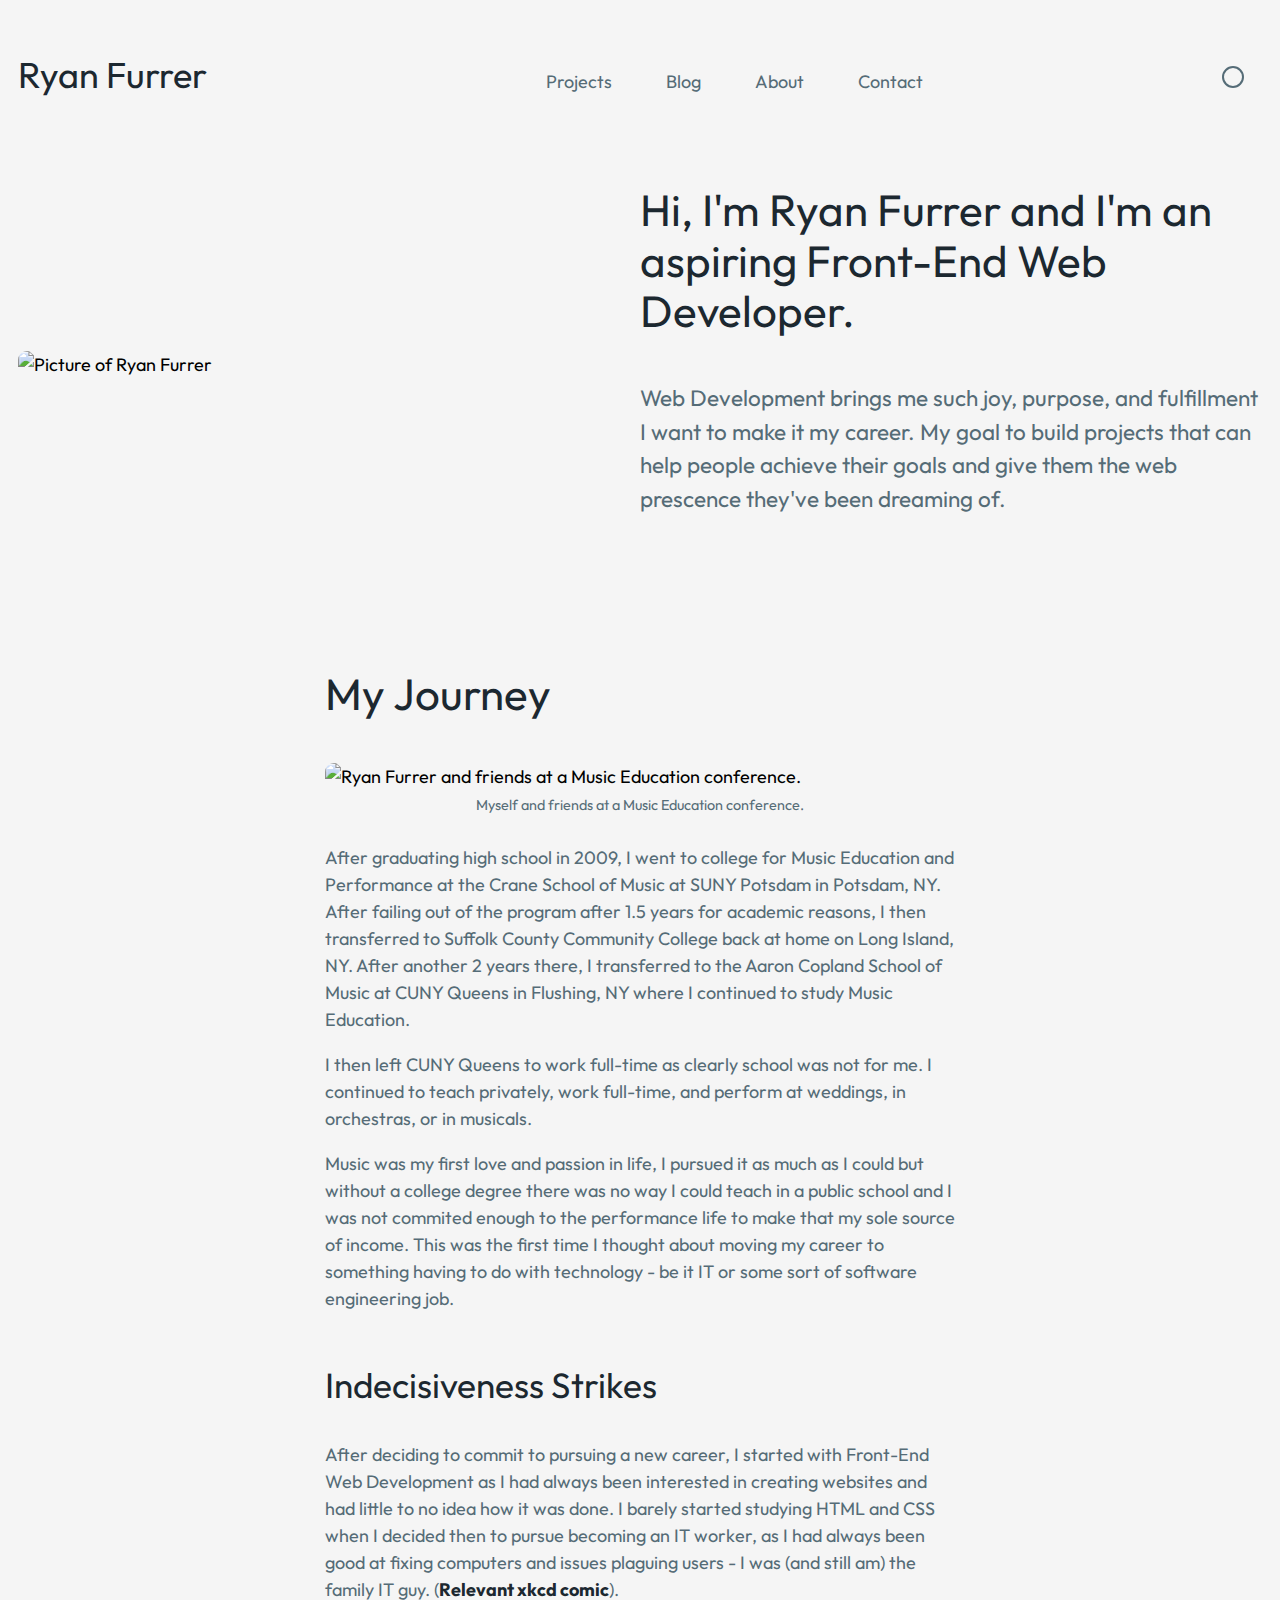
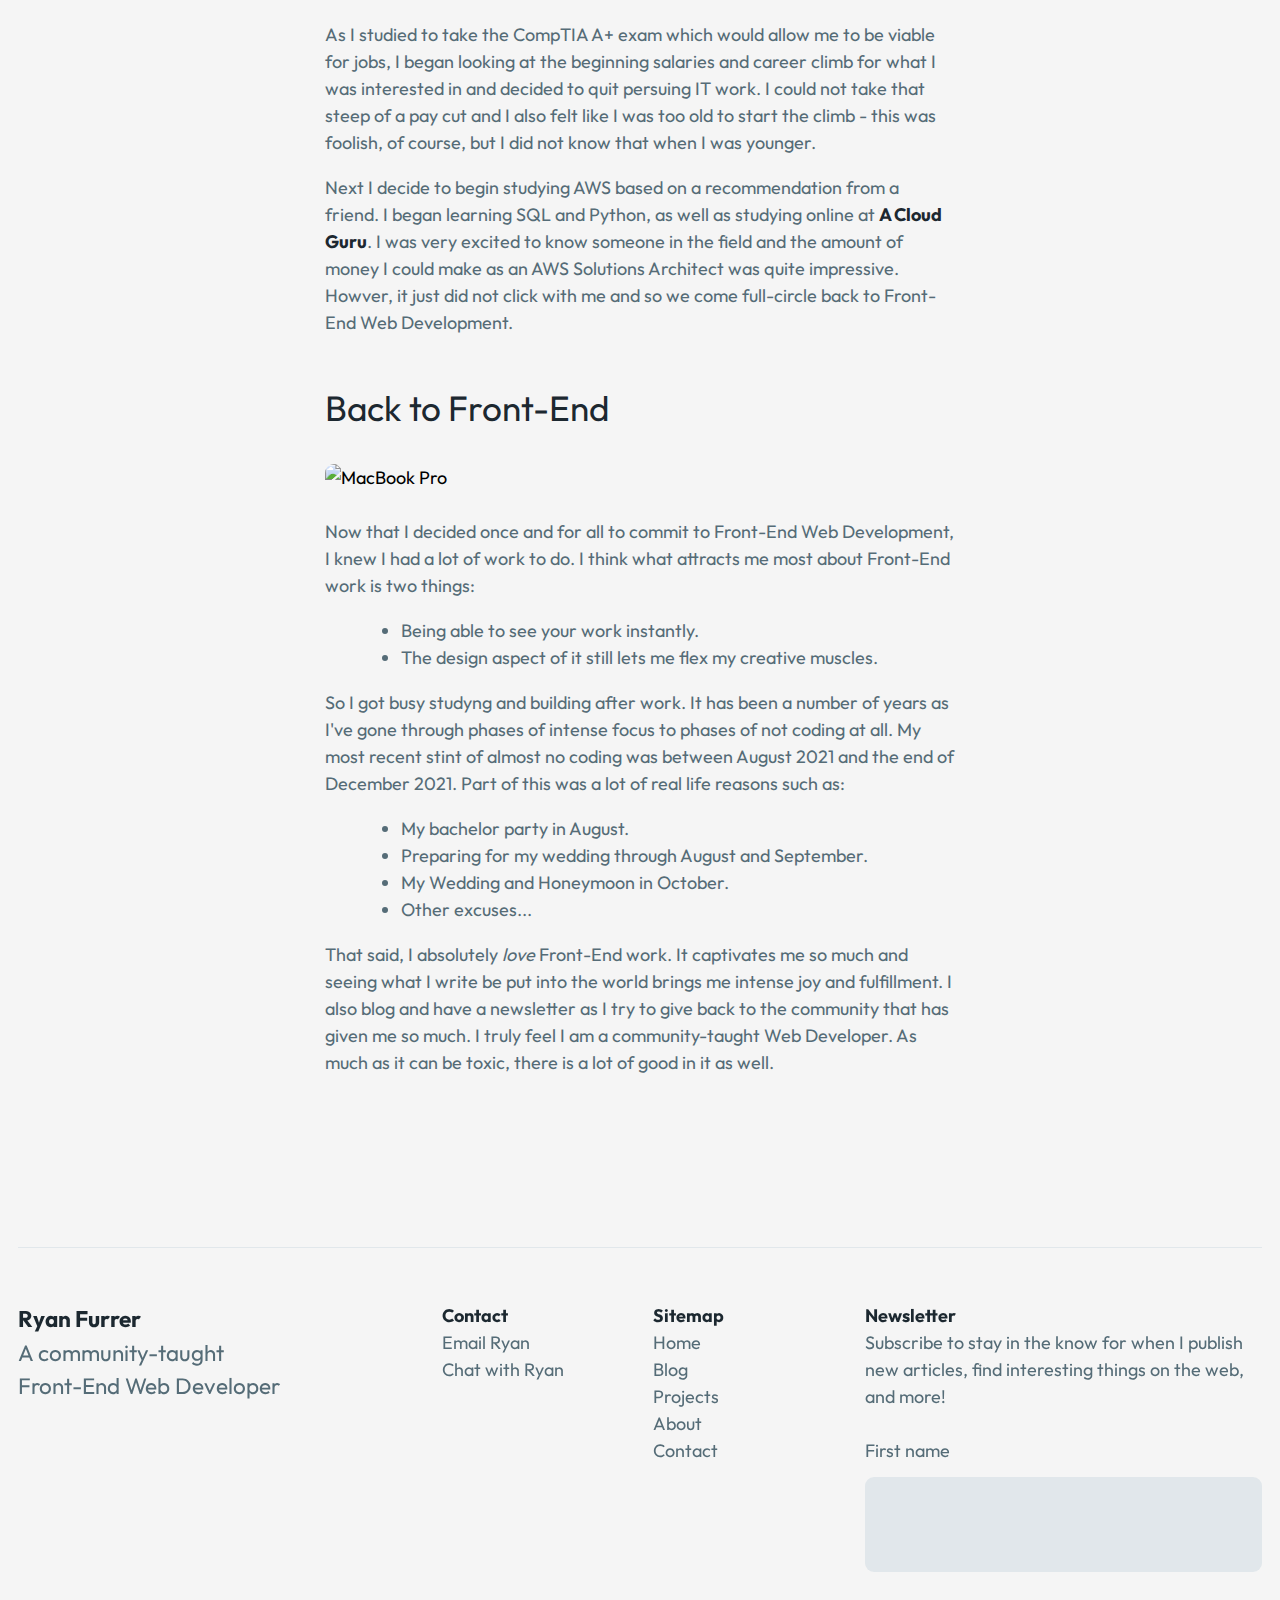
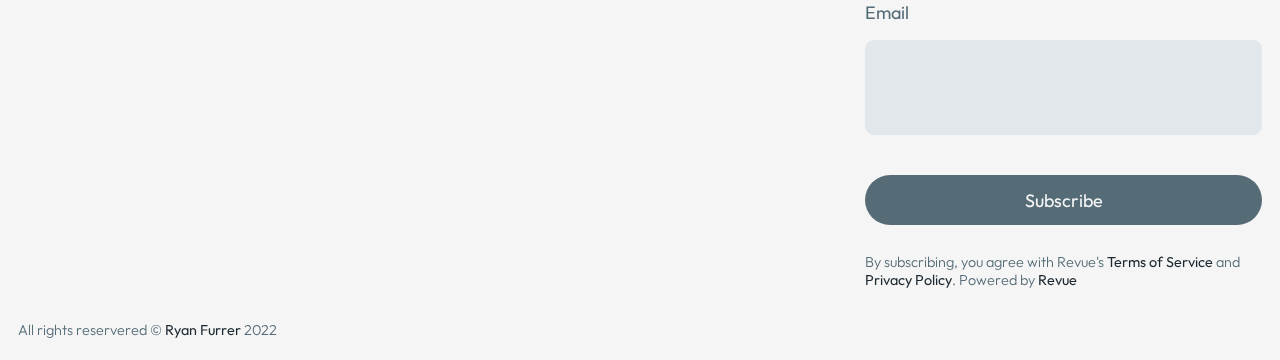
==== about.html @ a9b2c5cf "Created Contact pages" ====
<!DOCTYPE html>
<html lang="en" class="light">
  <head>
    <meta charset="UTF-8" />
    <meta http-equiv="X-UA-Compatible" content="IE=edge" />
    <meta name="viewport" content="width=device-width, initial-scale=1.0" />
    <title>Learn more about Ryan Furrer</title>
    <!--SEO-->
    <meta name="description" content="Learn HTML, Learn CSS, Learn JavaScript,
    Learn React, Dev Journal, Blog, Technical Blogs, Front End, Front-End, Web
    Developer"" />
    <meta
      name="keywords"
      content="Learn HTML, Learn CSS, Learn JavaScript, Learn React, Dev Journal, Blog, Technical Blogs, Front End, Front-End, Web Developer"
    />
    <meta property="og:url" content="https://theryanfurrer.dev" />
    <meta property="og:title" content="Ryan Furrer" />
    <meta
      property="description"
      content="Learn how Ryan Furrer can help bring your projects to life or help you become a Web Developer."
    />
    <!--SOCIAL SHARING CARD-->
    <meta
      property="og:image"
      content="https://res.cloudinary.com/ryan-furrer/image/upload/v1641317729/Portfolio%20Site/theryanfurrer-share-card_mluakx.png"
    />
    <!--TWITTER SEO-->
    <!--SOCIAL SHARING CARD-->
    <meta name="twitter:card" content="summary_large_image" />
    <meta
      name="twitter:image"
      content="https://res.cloudinary.com/ryan-furrer/image/upload/v1641317729/Portfolio%20Site/theryanfurrer-share-card_mluakx.png"
    />
    <meta name="twitter:creator" content="@TheRyanFurrer" />
    <meta name="twitter:site" content="@TheRyanFurrer" />
    <meta name="twitter:title" content="Ryan Furrer" />
    <meta
      name="twitter:description"
      content="Learn how Ryan Furrer can help bring your projects to life or help you learn how to become a Web Developer."
    />
    <meta name="twitter:alt" content="Ryan Furrer" />
    <!--Meta Theme Colors-->
    <meta
      name="theme-color"
      content="#1c2830"
      media="(prefers-color-scheme: dark)"
    />
    <meta
      name="theme-color"
      content="#f5f5f5"
      media="(prefers-color-scheme: light)"
    />
    <!--Linking Stylesheets, Fonts, etc.-->
    <link rel="canonical" href="https://theryanfurrer.dev" />
    <link rel="preconnect" href="https://fonts.googleapis.com" />
    <link rel="preconnect" href="https://fonts.gstatic.com" crossorigin />
    <link
      href="https://fonts.googleapis.com/css2?family=Outfit:wght@300;400;500&display=swap"
      rel="stylesheet"
    />
    <script src="https://unpkg.com/phosphor-icons"></script>
    <link rel="stylesheet" href="/src/css/css-reset.css" />
    <link rel="stylesheet" href="/src/css/utility-classes.css" />
    <link rel="stylesheet" href="/src/css/styles.css" />
    <link rel="stylesheet" href="/src/css/media-queries.css" />
  </head>

  <body class="m-auto">
    <div class="nav-container">
      <nav class="nav">
        <div>
          <h1><a href="/" rel="noopener noreferrer">Ryan Furrer</a></h1>
        </div>
        <div class="navlist-container">
          <ul role="list" id="mobile-navlist" class="nav-list">
            <li class="nav-item">
              <a href="/#projects" rel="noopener noreferrer" class="nav-link"
                >Projects</a
              >
            </li>
            <li class="nav-item">
              <a href="/blog.html" rel="noopener noreferrer" class="nav-link"
                >Blog</a
              >
            </li>
            <li class="nav-item">
              <a href="/about.html" rel="noopener noreferrer" class="nav-link"
                >About</a
              >
            </li>
            <li class="nav-item">
              <a href="/contact.html" rel="noopener noreferrer" class="nav-link"
                >Contact</a
              >
            </li>
          </ul>
        </div>
        <div id="nav-btn-container">
          <button
            id="theme-change"
            class="padding-x-1 padding-y-1 ph-sun"
            role="switch"
          ></button>
          <button id="hamburger">
            <span class="bar"></span>
            <span class="bar"></span>
            <span class="bar"></span>
          </button>
        </div>
      </nav>
    </div>

    <div class="header-container">
      <header class="header">
        <div class="header-image-container">
          <figure>
            <img
              class="header-image"
              src="https://doodleipsum.com/700x700/avatar-2?i=03730f4cd3bb280fde679b017fd9fc50"
              alt="Picture of Ryan Furrer"
            />
            <!-- <figcaption>
              <small
                >Photo by
                <a
                  href="https://unsplash.com/@poppyviolin"
                  target="_blank"
                  rel="noopener noreferrer"
                  >Roberto Delfanti</a
                >
                on
                <a
                  href="https://unsplash.com"
                  target="_blank"
                  rel="noopener noreferrer"
                  >Unsplash</a
                >.
              </small>
            </figcaption> -->
          </figure>
        </div>
        <div id="header-text">
          <h2>
            Hi, I'm Ryan Furrer and I'm an aspiring Front-End Web Developer.
          </h2>
          <p class="p-xl">
            Web Development brings me such joy, purpose, and fulfillment I want
            to make it my career. My goal to build projects that can help people
            achieve their goals and give them the web prescence they've been
            dreaming of.
          </p>
        </div>
      </header>
    </div>

    <main class="main">
      <section>
        <article>
          <h2>My Journey</h2>
          <figure>
            <img
              src="/images/nafme-cropped.jpg"
              alt="Ryan Furrer and friends at a Music Education conference."
            />
            <figcaption>
              <small
                >Myself and friends at a Music Education conference.
              </small>
            </figcaption>
          </figure>
          <p>
            After graduating high school in 2009, I went to college for Music
            Education and Performance at the Crane School of Music at SUNY
            Potsdam in Potsdam, NY. After failing out of the program after 1.5
            years for academic reasons, I then transferred to Suffolk County
            Community College back at home on Long Island, NY. After another 2
            years there, I transferred to the Aaron Copland School of Music at
            CUNY Queens in Flushing, NY where I continued to study Music
            Education.
          </p>
          <p>
            I then left CUNY Queens to work full-time as clearly school was not
            for me. I continued to teach privately, work full-time, and perform
            at weddings, in orchestras, or in musicals.
          </p>
          <p>
            Music was my first love and passion in life, I pursued it as much as
            I could but without a college degree there was no way I could teach
            in a public school and I was not commited enough to the performance
            life to make that my sole source of income. This was the first time
            I thought about moving my career to something having to do with
            technology - be it IT or some sort of software engineering job.
          </p>
          <h3>Indecisiveness Strikes</h3>
          <p>
            After deciding to commit to pursuing a new career, I started with
            Front-End Web Development as I had always been interested in
            creating websites and had little to no idea how it was done. I
            barely started studying HTML and CSS when I decided then to pursue
            becoming an IT worker, as I had always been good at fixing computers
            and issues plaguing users - I was (and still am) the family IT guy.
            (<a
              href="https://xkcd.com/627"
              target="_blank"
              rel="noopener noreferrer"
              >Relevant xkcd comic</a
            >).
          </p>

          <p>
            As I studied to take the CompTIA A+ exam which would allow me to be
            viable for jobs, I began looking at the beginning salaries and
            career climb for what I was interested in and decided to quit
            persuing IT work. I could not take that steep of a pay cut and I
            also felt like I was too old to start the climb - this was foolish,
            of course, but I did not know that when I was younger.
          </p>

          <p>
            Next I decide to begin studying AWS based on a recommendation from a
            friend. I began learning SQL and Python, as well as studying online
            at
            <a
              href="https://acloudguru.com/training-library/aws-cloud-training"
              target="_blank"
              rel="noopener noreferrer"
              >A Cloud Guru</a
            >. I was very excited to know someone in the field and the amount of
            money I could make as an AWS Solutions Architect was quite
            impressive. Howver, it just did not click with me and so we come
            full-circle back to Front-End Web Development.
          </p>

          <h3>Back to Front-End</h3>
          <img src="/images/macbook.png" alt="MacBook Pro" />
          <p>
            Now that I decided once and for all to commit to Front-End Web
            Development, I knew I had a lot of work to do. I think what attracts
            me most about Front-End work is two things:
          </p>

          <ul>
            <li><p>Being able to see your work instantly.</p></li>
            <li>
              <p>
                The design aspect of it still lets me flex my creative muscles.
              </p>
            </li>
          </ul>

          <p>
            So I got busy studyng and building after work. It has been a number
            of years as I've gone through phases of intense focus to phases of
            not coding at all. My most recent stint of almost no coding was
            between August 2021 and the end of December 2021. Part of this was a
            lot of real life reasons such as:
          </p>

          <ul>
            <li>
              <p>My bachelor party in August.</p>
            </li>
            <li>
              <p>Preparing for my wedding through August and September.</p>
            </li>
            <li>
              <p>My Wedding and Honeymoon in October.</p>
            </li>
            <li>
              <p>Other excuses...</p>
            </li>
          </ul>

          <p>
            That said, I absolutely <em>love</em> Front-End work. It captivates
            me so much and seeing what I write be put into the world brings me
            intense joy and fulfillment. I also blog and have a newsletter as I
            try to give back to the community that has given me so much. I truly
            feel I am a community-taught Web Developer. As much as it can be
            toxic, there is a lot of good in it as well.
          </p>
        </article>
      </section>
    </main>

    <footer id="footer">
      <div class="footer-container">
        <div id="footer-name">
          <p class="text-lg"><strong>Ryan Furrer</strong></p>
          <p class="text-lg">
            A community-taught <br />
            Front-End Web Developer
          </p>
          <div id="social-links">
            <a
              href="https://github.com/theryanfurrer"
              class="ph-github-logo"
              target="_blank"
              rel="noopener noreferrer"
            ></a>
            <a
              href="https://www.linkedin.com/in/theryanfurrer/"
              class="ph-linkedin-logo"
              target="_blank"
              rel="noopener noreferrer"
            ></a>
            <a
              href="https://twitter.com/TheRyanFurrer"
              class="ph-twitter-logo"
              target="_blank"
              rel="noopener noreferrer"
            ></a>
            <a
              href="https://www.instagram.com/theryanfurrer/"
              class="ph-instagram-logo"
              target="_blank"
              rel="noopener noreferrer"
            ></a>
          </div>
        </div>

        <div class="two-col-grid">
          <div id="contact">
            <p><strong>Contact</strong></p>
            <a href="/contact/email.html" rel="noopener noreferrer"
              >Email Ryan</a
            >
            <a href="/contact/chat-with-ryan.html" rel="noopener noreferrer"
              >Chat with Ryan</a
            >
          </div>

          <div id="sitemap">
            <p><strong>Sitemap</strong></p>
            <ul role="list">
              <li><a href="/" rel="noopener noreferrer">Home</a></li>
              <li>
                <a href="/blog.html" target="_blank" rel="noopener noreferrer"
                  >Blog</a
                >
              </li>
              <li>
                <a href="/#projects" rel="noopener noreferrer">Projects</a>
              </li>
              <li><a href="/about.html" rel="noopener noreferrer">About</a></li>
              <li>
                <a href="/contact.html" rel="noopener noreferrer">Contact</a>
              </li>
              <!--Link to page asking if they'd like to email or setup Calendly call, then link to each respective page-->
            </ul>
          </div>
        </div>

        <div id="newsletter">
          <p><strong>Newsletter</strong></p>
          <p>
            Subscribe to stay in the know for when I publish new articles, find
            interesting things on the web, and more!
          </p>
          <div id="revue-embed">
            <form
              action="https://www.getrevue.co/profile/theryanfurrer/add_subscriber"
              method="post"
              id="revue-form"
              name="revue-form"
              target="_blank"
            >
              <div class="revue-form-group">
                <label for="member_first_name">First name</label>
                <input
                  class="revue-form-field block"
                  type="text"
                  name="member[first_name]"
                  id="member_first_name"
                  autocapitalize="on"
                />
              </div>
              <div class="revue-form-group">
                <label for="member_email">Email</label>
                <input
                  class="revue-form-field block"
                  type="email"
                  name="member[email]"
                  id="member_email"
                />
              </div>
              <div class="revue-form-actions">
                <input
                  type="submit"
                  value="Subscribe"
                  name="member[subscribe]"
                  id="member_submit"
                />
              </div>
              <div class="revue-form-footer">
                <p class="light-font">
                  <small
                    >By subscribing, you agree with Revue's
                    <a
                      target="_blank"
                      href="https://www.getrevue.co/terms"
                      rel="noopener noreferrer"
                      >Terms of Service </a
                    >and
                    <a
                      target="_blank"
                      href="https://www.getrevue.co/privacy"
                      rel="noopener noreferrer"
                      >Privacy Policy</a
                    >. Powered by
                    <a
                      href="https://www.getrevue.co/"
                      target="_blank"
                      rel="noopener noreferrer"
                      >Revue</a
                    ></small
                  >
                </p>
              </div>
            </form>
          </div>
        </div>
      </div>
      <div id="legal">
        <p class="light-font">
          <small
            >All rights reservered &copy;
            <a href="/" rel="noopener noreferrer">Ryan Furrer</a>
            <span id="footer-year">2022</span></small
          >
        </p>
      </div>
    </footer>

    <script src="js/get-current-year.js"></script>
    <script src="/js/theme-change.js"></script>
    <script src="/js/mobile-menu.js"></script>
    <script src="/js/project-tab.js"></script>
  </body>
</html>
---- src/css/utility-classes.css ----
/* Centers content via margin*/
.m-auto {
  margin: 0 auto;
}

/* Padding utility classes */
/* Padding on the x-axis */
.padding-x-wrapper {
  padding-left: 5vw;
  margin-right: 5vw;
}

.padding-x-1 {
  padding-left: 0.5rem;
  padding-right: 0.5rem;
}

.padding-x-2 {
  padding-left: 1.25rem;
  padding-right: 1.25rem;
}

.padding-x-3 {
  padding-left: 2.5rem;
  padding-right: 2.5rem;
}

.padding-x-4 {
  padding-left: 5rem;
  padding-right: 5rem;
}

/* Padding on the y-axis */
.padding-y-section-outside-sm {
  padding-top: 2.75rem;
  padding-bottom: 1.5rem;
}
.padding-y-section-outside-lg {
  padding-top: 4rem;
  padding-bottom: 2.25rem;
}

.padding-y-section-inside {
  padding-top: 1rem;
  padding-bottom: 0.5rem;
}

.padding-y-1 {
  padding-top: 0.5rem;
  padding-bottom: 0.5rem;
}

.padding-y-2 {
  padding-top: 1.25rem;
  padding-bottom: 1.25rem;
}

.padding-y-3 {
  padding-top: 2.5rem;
  padding-bottom: 2.5rem;
}

.padding-y-4 {
  padding-top: 5rem;
  padding-bottom: 5rem;
}

/* Margin utility classes */
/* Margin on the x-axis */
.margin-x-wrapper {
  margin-left: 5vw;
  margin-right: 5vw;
}
---- src/css/styles.css ----
:root {
  --color-light-100: #f5f5f5;
  --color-light-150: #e1e7eb;
  --color-light-200: #a5bbca;
  --color-dark-100: #556c77;
  --color-dark-150: #263640;
  --color-dark-200: #1c2830;
  --color-accent-100: #f4bb44;
  --color-accent-200: #f2ad18;
  font-size: 18px;
}

.light {
  --bg-primary: var(--color-light-100);
  --bg-secondary: var(--color-light-150);
  --bg-tertiary: var(--color-light-200);
  --text-primary: var(--color-dark-200);
  --text-secondary: var(--color-dark-100);
  --text-accent: var(--color-accent-200);
}

.dark {
  --bg-primary: var(--color-dark-200);
  --bg-secondary: var(--color-dark-150);
  --bg-tertiary: var(--color-dark-100);
  --text-primary: var(--color-light-100);
  --text-secondary: var(--color-light-200);
  --text-accent: var(--color-accent-100);
}

.bg-primary {
  background-color: var(--bg-primary);
}

.bg-secondary {
  background-color: var(--bg-secondary);
}

.bg-tertiary {
  background-color: var(--bg-tertiary);
}

.bg-accent {
  background-color: var(--color-accent-100);
}

.text-primary {
  color: var(--text-primary);
}

.text-secondary {
  color: var(--text-secondary);
}

.text-accent {
  color: var(--text-accent);
}

.light-font {
  font-weight: 300;
}

.p-lg {
  font-size: 1.15rem;
}

.p-xl {
  font-size: 1.25rem;
}

.block {
  display: block;
}

.i-block {
  display: inline-block;
}

.styled-link:hover {
  text-decoration: none;
}

.link-button {
  border-radius: 5em;
  padding: 0.75em 1.5em;
}

* {
  font-family: 'Outfit', Helvetica, Arial, sans-serif;
}

body {
  background: var(--bg-primary);
  max-width: 140ch;
  padding: 0 1rem;
  --duration: 0.7s;
  --timing: ease;
  transition: color var(--duration) var(--timing), background-color var(--duration) var(--timing);
}

section,
aside {
  margin-top: 10vh;
  margin-bottom: 5vh;
}

section,
aside {
  display: flex;
  justify-content: center;
  border-radius: 0.5rem;
  padding: 2rem;
}

img {
  border-radius: 0.5rem;
  margin-bottom: 1.5rem;
}

figure > img {
  margin-bottom: 0;
}

figcaption {
  color: var(--text-secondary);
  margin-bottom: 1.5rem;
  text-align: center;
}

figcaption small > a {
  color: inherit;
  font-weight: normal;
}

ul > :last-child {
  margin-bottom: 1rem;
}

li > p {
  margin-bottom: 0;
}

p {
  max-width: 35rem;
  margin-bottom: 1.5rem;
}

p:not(:last-of-type) {
  margin-bottom: 1rem;
}

p > a,
p small > a {
  color: var(--text-primary);
  font-weight: bolder;
}

a {
  text-decoration: none;
}

a:hover {
  text-decoration: underline;
}

p,
a,
label {
  color: var(--text-secondary);
}

li {
  margin-left: 2rem;
}

li::marker {
  color: var(--text-secondary);
}

h1,
h2,
h3 {
  color: var(--text-primary);
  font-weight: 400;
  line-height: 1.15;
  margin-bottom: 1em;
}

h1:not(:first-child),
h2:not(:first-child),
h3:not(:first-child) {
  margin-top: 1.5em;
}

button {
  background: none;
  border: none;
  color: var(--text-primary);
  cursor: pointer;
  line-height: 0;
}

i {
  background: none;
  border: none;
  color: var(--text-secondary);
  cursor: pointer;
  line-height: 0;
}

/*-----Specific Styling-----*/
.nav-container {
  padding-top: 3rem;
}

.nav-container a {
  text-underline-offset: 0.25rem;
}

.nav-container .nav {
  align-items: baseline;
  display: flex;
  justify-content: space-between;
}

.nav-container .nav h1 > a {
  color: var(--text-primary);
}

.nav-container .nav .navlist-container ul {
  display: flex;
}

.nav-container .nav .navlist-container ul li {
  margin-left: 0;
  margin-bottom: 0;
}

.nav-container .nav .navlist-container ul li a {
  display: block;
  height: 100%;
  transition: color 0.3s ease;
  width: 100%;
}

.nav-container .nav .navlist-container ul li a:hover {
  color: var(--text-primary);
}

.nav-container .nav #nav-btn-container {
  align-items: center;
  display: flex;
  gap: 1rem;
}

.nav-container .nav #nav-btn-container #theme-change {
  border: 2px solid var(--text-secondary);
  border-radius: 100%;
  color: var(--text-primary);
  font-size: 1.5rem;
  padding: 0.5rem;
  text-align: center;
  transition: border-color 0.3s ease;
}

.nav-container .nav #nav-btn-container #theme-change:hover {
  border-color: var(--text-primary);
}

.nav-container .nav #nav-btn-container #hamburger {
  display: hidden;
  padding: 0;
}

.nav-container .nav #nav-btn-container #hamburger .bar {
  display: hidden;
}

.header-container {
  margin-top: 3rem;
}

.header-container .header .header-image-container .header-image {
  width: 100%;
}

.header-container .header .header-text {
  margin-top: 6rem;
}

.header-container .header .header-text .header-links {
  margin-top: 3rem;
  display: flex;
  flex-direction: column;
  gap: 1.5rem 0;
}

.header-container .header .header-text .header-links a {
  border: 2px solid transparent;
  color: var(--text-primary);
  display: block;
  text-align: center;
  transition: background-color 0.3s ease, border 0.3s ease;
}

.header-container .header .header-text .header-links a:first-of-type {
  background-color: var(--color-accent-100);
  color: var(--color-dark-200);
}

.header-container .header .header-text .header-links a:first-of-type:hover {
  background-color: var(--color-accent-200);
  border-color: var(--text-primary);
}

.header-container .header .header-text .header-links a:last-of-type {
  border-color: var(--text-secondary);
}

.header-container .header .header-text .header-links a:last-of-type:hover {
  border-color: var(--text-primary);
}

.read-more-container {
  display: flex;
  gap: 0 0.5rem;
  margin-bottom: 3rem;
  width: 100%;
}

.read-more-container a {
  display: flex;
  align-items: center;
}

.read-more-container a:last-of-type {
  font-size: 2rem;
}

.read-more-container a,
.read-more-container i {
  transition: color 0.3s ease;
}

.read-more-container:hover a,
.read-more-container:hover i {
  color: var(--text-primary);
  text-decoration: none;
}

#about {
  align-items: start;
  display: grid;
  grid-template-columns: 1fr;
}

#about #profile-img-container img {
  border-radius: 50%;
  display: block;
  max-width: 100%;
}

#projects {
  background-color: var(--bg-secondary);
}

#projects .wrapper .tabs .projects-header .tech-list-container {
  margin-bottom: 3rem;
}

#projects .wrapper .tabs .projects-header .tech-list-container .tech-list {
  display: grid;
  grid-template-columns: 1fr 1fr;
  grid-template-rows: auto;
  gap: 1rem;
  max-width: 100%;
}

#projects .wrapper .tabs .projects-header .tech-list-container .tech-list li {
  background-color: var(--bg-tertiary);
  border-radius: 5rem;
  font-size: 0.75rem;
  padding: 0.75em 1.5em;
  margin-left: 0;
  text-align: center;
}

#projects .wrapper .tabs .projects-header .tech-list-container .tech-list li:last-of-type {
  margin-bottom: 0;
}

#projects .wrapper .tabs .projects-header .tech-list-container .tech-list li p {
  color: var(--bg-primary);
}

#projects .wrapper .tabs .tablist {
  border-bottom: 1px solid var(--text-secondary);
  display: flex;
  gap: 0 1.5rem;
  margin-bottom: 1.5rem;
}

#projects .wrapper .tabs .tablist button {
  margin: 0;
  padding: 0;
}

#projects .wrapper .tabs .tablist button {
  align-items: center;
  border-bottom: 2px solid transparent;
  color: var(--text-secondary);
  display: flex;
  font-size: 1rem;
  justify-content: center;
  padding-top: 1rem;
  padding-bottom: 1rem;
  transition: border-color 0.3s ease, color 0.3s ease;
}

#projects .wrapper .tabs .tablist button:hover {
  color: var(--text-primary);
}

#projects .wrapper .tabs .tablist button i {
  font-size: 0rem;
  opacity: 0;
}

#projects .wrapper .tabs .tablist button[aria-selected='true'] {
  border-color: var(--text-primary);
  color: var(--text-primary);
}

#projects .wrapper .tabs .project-panel .project-links {
  display: flex;
  flex-direction: column;
  gap: 0.75rem 0;
}

#projects .wrapper .tabs .project-panel .project-links a {
  border: 2px solid var(--text-secondary);
  color: var(--text-secondary);
  font-size: 0.9rem;
  text-align: center;
  transition: border-color 0.3s ease;
  transition: background-color 0.3s ease, border-color 0.3s ease, color 0.3s ease;
}

#projects .wrapper .tabs .project-panel .project-links a:first-of-type {
  background-color: var(--text-secondary);
  color: var(--bg-primary);
}

#projects .wrapper .tabs .project-panel .project-links a:first-of-type:hover {
  background-color: var(--text-primary);
  color: var(--bg-primary);
}

#projects .wrapper .tabs .project-panel .project-links a:hover {
  border-color: var(--text-primary);
  color: var(--text-primary);
}

#blog-container #blog-articles-container {
  display: grid;
  grid-template-columns: 1fr;
  gap: 1.5rem 0;
}

#blog-container #blog-articles-container div {
  background-color: var(--bg-secondary);
  border-radius: 0.5rem;
  padding: 1rem;
}

#blog-container #blog-articles-container div .blog-image {
  max-width: 100%;
}

#blog-container #blog-articles-container div h3,
#blog-container #blog-articles-container div p {
  margin-top: 0;
  margin-bottom: 0;
}

#blog-container #blog-articles-container div a {
  text-decoration: none;
}

#blog-container .read-more-container {
  margin-top: 1.5rem;
}

#cta {
  align-items: center;
  background-color: var(--bg-secondary);
  display: grid;
  justify-content: center;
}

#cta a {
  background-color: var(--color-accent-100);
  border: 2px solid transparent;
  color: var(--color-dark-200);
  display: block;
  font-size: 1rem;
  text-align: center;
  transition: background-color 0.3s ease, border 0.3s ease;
}

#cta a:hover {
  background-color: var(--color-accent-200);
  border-color: var(--text-primary);
}

#cta strong {
  color: var(--color-dark-200);
  padding: 0.25em 0.5em;
}

#footer {
  border-top: 1px solid var(--bg-secondary);
  margin-top: 6rem;
  padding-top: 3rem;
  padding-bottom: 1rem;
}

#footer p > strong {
  color: var(--text-primary);
}

#footer p:first-of-type {
  margin-bottom: 0;
}

#footer .footer-container {
  display: grid;
  grid-template-columns: 1fr;
  gap: 1.5rem;
}

#footer .footer-container #footer-name p {
  font-size: 1.25rem;
}

#footer .footer-container #footer-name p:not(:first-of-type) {
  color: var(--text-secondary);
}

#footer .footer-container #footer-name #social-links {
  align-items: baseline;
  display: flex;
  gap: 0 1rem;
}

#footer .footer-container #footer-name #social-links a {
  font-size: 2.5rem;
  text-decoration: none;
  transition: color 0.3s ease;
}

#footer .footer-container #footer-name #social-links a:hover {
  color: var(--text-primary);
}

#footer .footer-container .two-col-grid {
  display: grid;
  grid-template-columns: 1fr 1fr;
  gap: 0 1.5rem;
}

#footer .footer-container .two-col-grid a {
  color: var(--text-secondary);
  text-underline-offset: 0.25rem;
  transition: color 0.3s ease;
}

#footer .footer-container .two-col-grid a:hover {
  color: var(--text-primary);
}

#footer .footer-container .two-col-grid #contact a {
  display: block;
}

#footer .footer-container .two-col-grid #sitemap ul {
  padding-left: 0;
  margin-top: 0;
}

#footer .footer-container .two-col-grid #sitemap ul li {
  margin-left: 0;
}

#footer .footer-container .two-col-grid #sitemap ul li a {
  display: block;
}

#footer .footer-container #newsletter #revue-embed form div input {
  border-radius: 0.5rem;
  border: none;
  margin-top: 0.75rem;
  margin-bottom: 1.5rem;
  padding: 2rem;
  font-size: inherit;
  color: var(--text-primary);
  background-color: var(--bg-secondary);
  width: 100%;
}

#footer .footer-container #newsletter #revue-embed form div #member_submit {
  background-color: var(--text-secondary);
  border-radius: 5em;
  color: var(--bg-primary);
  cursor: pointer;
  transition: background-color 0.3s ease;
  padding: 0;
  padding: 0.75em 1.5em;
}

#footer .footer-container #newsletter #revue-embed form div #member_submit:hover {
  background-color: var(--text-primary);
}

#footer .footer-container #newsletter #revue-embed .revue-form-footer > p {
  line-height: 1;
  margin-bottom: 1.5rem;
}

.form-section {
  background: var(--bg-secondary);
}

.form-section .form-container {
  width: 100%;
}

.form-section .form-container .form label {
  color: var(--text-primary);
}

.form-section .form-container .form input,
.form-section .form-container .form textarea {
  border-radius: 0.5rem;
  border: none;
  display: block;
  margin-top: 0.75rem;
  margin-bottom: 1.5rem;
  padding: 2rem;
  font-size: inherit;
  color: var(--text-primary);
  background-color: var(--bg-primary);
  width: 100%;
}

.form-section .form-container .form textarea {
  height: 25vh;
  resize: none;
}

.form-section .form-container .form button {
  background-color: var(--text-secondary);
  border-radius: 5em;
  color: var(--bg-primary);
  cursor: pointer;
  transition: background-color 0.3s ease;
  padding: 0;
  padding: 1.5em 3em;
}

.form-section .form-container .form button:hover {
  background-color: var(--text-primary);
}
---- src/css/media-queries.css ----
/* Remove all animations, transitions and smooth scroll for people that prefer not to see them */
@media (prefers-reduced-motion: reduce) {
  html:focus-within {
    scroll-behavior: auto;
  }

  *,
  *::before,
  *::after {
    animation-duration: 0.01ms !important;
    animation-iteration-count: 1 !important;
    transition-duration: 0.01ms !important;
    scroll-behavior: auto !important;
  }
}

@media only screen and (max-width: 768px) {
  #mobile-navlist {
    margin-top: 1.85rem;
    justify-content: space-around;
  }

  .nav-list {
    background-color: var(--bg-secondary);
    flex-direction: column;
    left: -100%;
    opacity: 0;
    position: fixed;
    text-align: center;
    transition: left 0.3s ease, opacity 0.3s ease;
    width: 100%;
  }

  .nav-list.active {
    left: 0;
    opacity: 1;
  }

  .nav-item:not(:last-child) {
    border-bottom: 1px solid var(--text-secondary);
  }

  .nav-link {
    color: var(--text-primary);
    padding: 1.5rem 0;
  }

  .nav-link:hover {
    text-decoration: none;
  }

  #hamburger {
    display: block;
  }

  .bar {
    background-color: var(--text-primary);
    display: block;
    height: 3px;
    margin: 5px auto;
    transition: all 0.3s ease-in-out;
    -webkit-transition: all 0.3s ease-in-out;
    width: 25px;
  }

  #hamburger.active .bar:nth-child(2) {
    opacity: 0;
  }

  #hamburger.active .bar:nth-child(1) {
    transform: translateY(8px) rotate(45deg);
  }

  #hamburger.active .bar:nth-child(3) {
    transform: translateY(-8px) rotate(-45deg);
  }

  #cta > p {
    font-size: 1.15rem;
  }
}

@media only screen and (min-width: 769px) {
  h1 {
    font-size: 1.802rem;
  }

  h2 {
    font-size: 1.602rem;
  }

  h3 {
    font-size: 1.424rem;
  }

  article > figure,
  img {
    max-width: 35rem;
  }

  .nav-list {
    gap: 3em;
  }

  .header-container .header {
    align-items: center;
    display: grid;
    grid-template-columns: 1fr 1fr;
    gap: 0 4vw;
  }

  .header-container .header .header-text {
    margin-top: 0;
  }

  .header-links a {
    max-width: 11em;
  }

  #about {
    align-items: flex-start;
    display: flex;
    gap: 0 4vw;
  }

  #about-text-container {
    display: flex;
    flex-direction: column;
  }

  #projects .wrapper .tabs p {
    max-width: 100%;
  }

  #projects .wrapper .tabs .projects-header .tech-list-container .tech-list {
    grid-template-columns: 1fr 1fr 1fr 1fr;
  }

  #projects > #projects-container > #projects-tab-container button {
    align-items: center;
    display: flex;
    font-size: 1.25rem;
  }

  #projects > #projects-container > #projects-tab-container button > i {
    display: inline-block;
    font-size: 2rem;
  }

  .project-image {
    margin: 0 auto;
    margin-top: 3rem;
    max-width: 75%;
  }

  #projects .wrapper .tabs .project-panel .project-links {
    gap: 0 0.75rem;
    flex-direction: row;
  }

  #blog #blog-articles-container {
    grid-template-columns: 1fr 1fr;
    gap: 0 1.5rem;
  }

  #blog #blog-articles-container div {
    background-color: transparent;
    transition: background-color 0.3s ease;
  }

  #blog #blog-articles-container div:hover {
    background-color: var(--bg-secondary);
  }

  #cta {
    margin: 0 auto;
    padding: 4vw;
    max-width: 65%;
  }

  #footer .footer-container {
    grid-template-columns: 1fr 1fr 1fr;
  }

  .form-section {
    margin: 0 auto;
    padding: 4vw;
    max-width: calc(630px + 2rem);
  }

  .form-section .form-container form input,
  .form-section .form-container form textarea {
    margin-top: 1.5rem;
    margin-bottom: 3rem;
  }
}

/*-----1080px or wider styling-----*/
@media only screen and (min-width: 1080px) {
  h1 {
    font-size: 3.052rem;
  }

  h2 {
    font-size: 2.441rem;
  }

  h3 {
    font-size: 1.953rem;
  }

  .nav-container .nav div h1 {
    font-size: 2rem;
  }

  .header-container .header {
    gap: 0;
  }

  .header-image {
    max-width: 90%;
  }

  #projects .wrapper {
    padding: 4vw;
  }

  #projects .wrapper .tabs {
    display: grid;
    grid-column-gap: 4vw;
    grid-template-columns: repeat(2, 1fr);
    grid-template-rows: repeat(2, 1fr);
  }

  #projects .wrapper .projects-header {
    grid-area: 1 / 1 / 2 / 2;
  }
  #projects .wrapper .tabs .tablist {
    border: none;
    display: grid;
    justify-content: start;
    grid-area: 2 / 1 / 3 / 2;
    margin-bottom: 0;
  }

  #projects .wrapper .tabs .tablist button {
    border: none;
    color: var(--text-secondary);
    font-size: 2rem;
    margin: 0;
    padding: 0;
    transition: color 0.3s ease;
  }

  #projects .wrapper .tabs .tablist button i {
    font-size: 3rem;
    transition: opacity 0.5s ease, transform 0.5s ease;
  }

  #projects .wrapper .tabs .tablist button[aria-selected='true'] {
    opacity: 1;
  }

  #projects .wrapper .tabs .tablist button[aria-selected='true'] i {
    color: var(--text-primary);
    opacity: 1;
    transform: translateX(2rem);
  }
  #projects .wrapper .tabs .project-panel {
    place-items: center;
    grid-area: 1 / 2 / 3 / 3;
    min-height: 50vh;
  }
  .project-image {
    margin-top: 0;
    max-width: 100%;
  }

  #projects .wrapper .tabs .project-panel .project-name {
    line-height: 1;
    margin-bottom: 2rem;
  }

  #projects .wrapper .tabs .project-panel .project-links a {
    text-align: center;
    transition: border-color 0.3s ease;
    transition: background-color 0.3s ease, border-color 0.3s ease,
      color 0.3s ease;
  }

  #blog #blog-articles-container {
    grid-template-columns: 1fr 1fr 1fr;
  }

  #cta {
    max-width: 50%;
  }

  #cta a {
    max-width: 11em;
  }
}
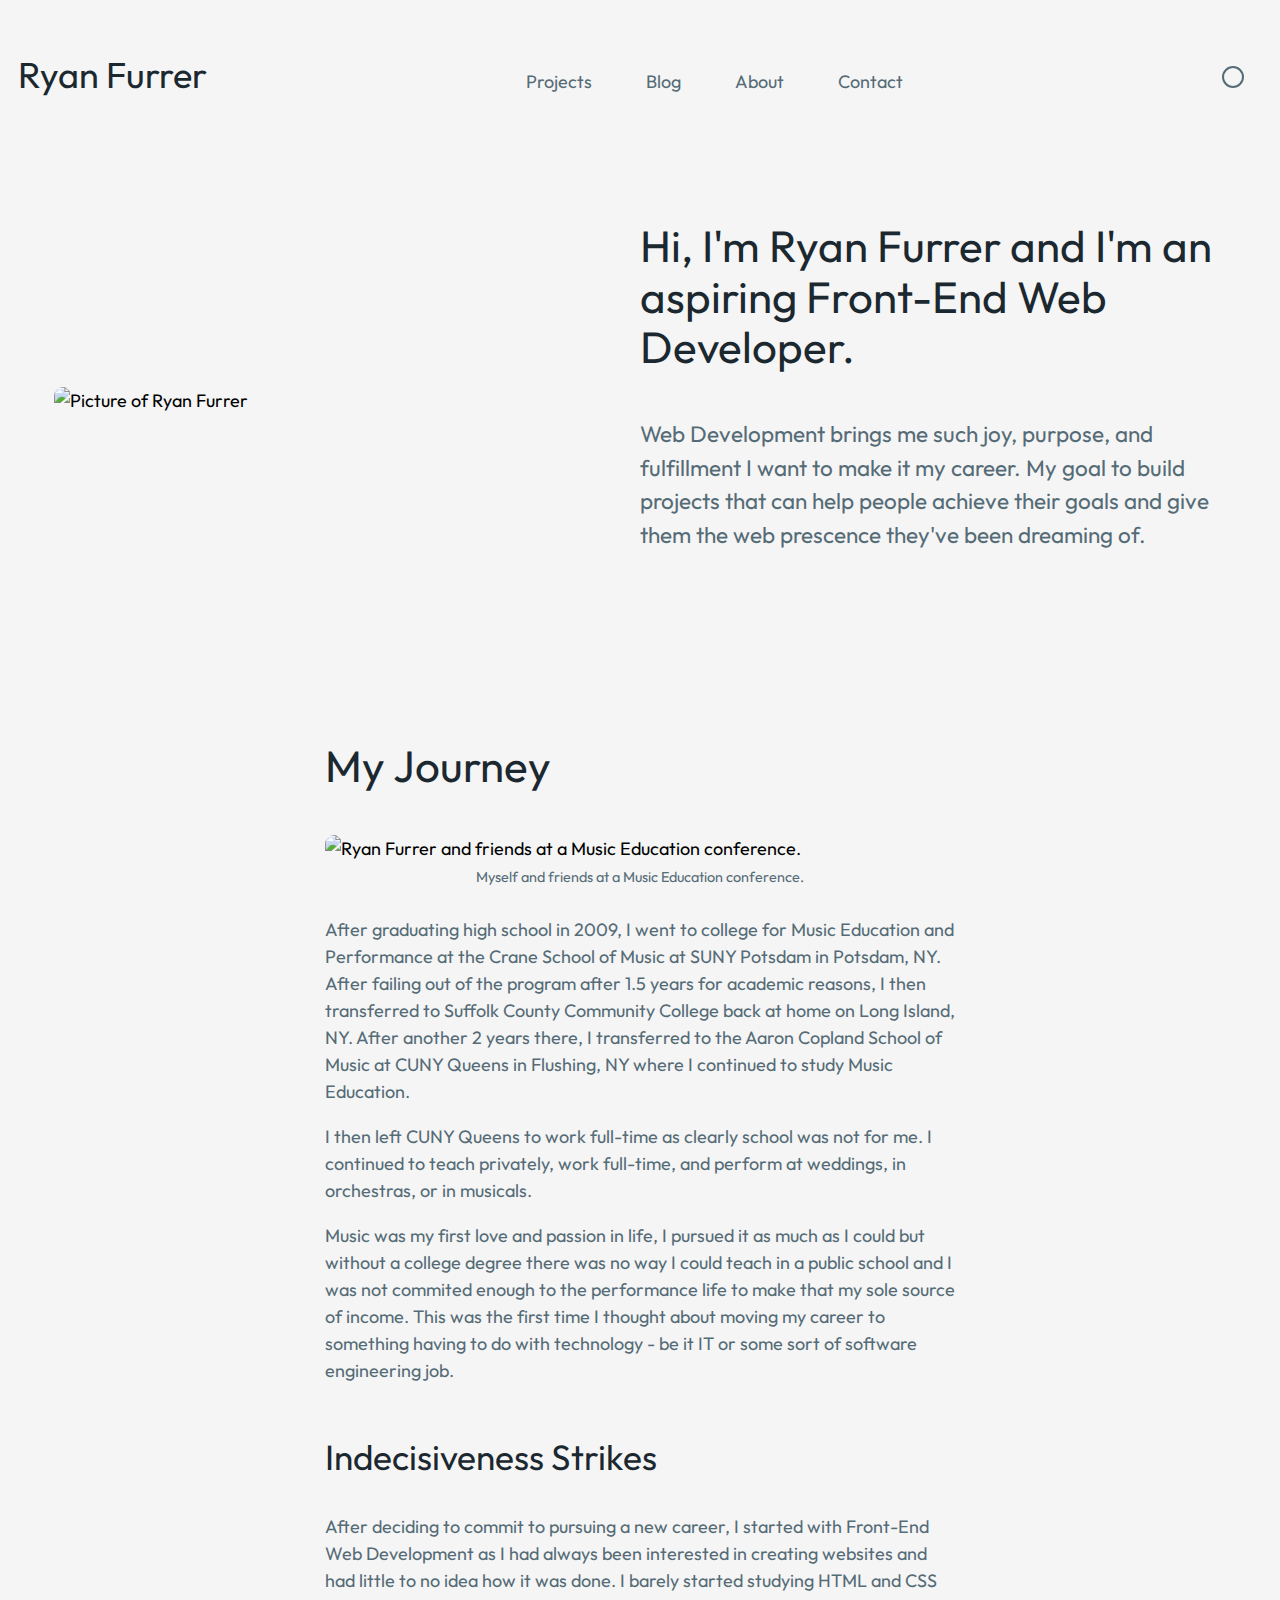
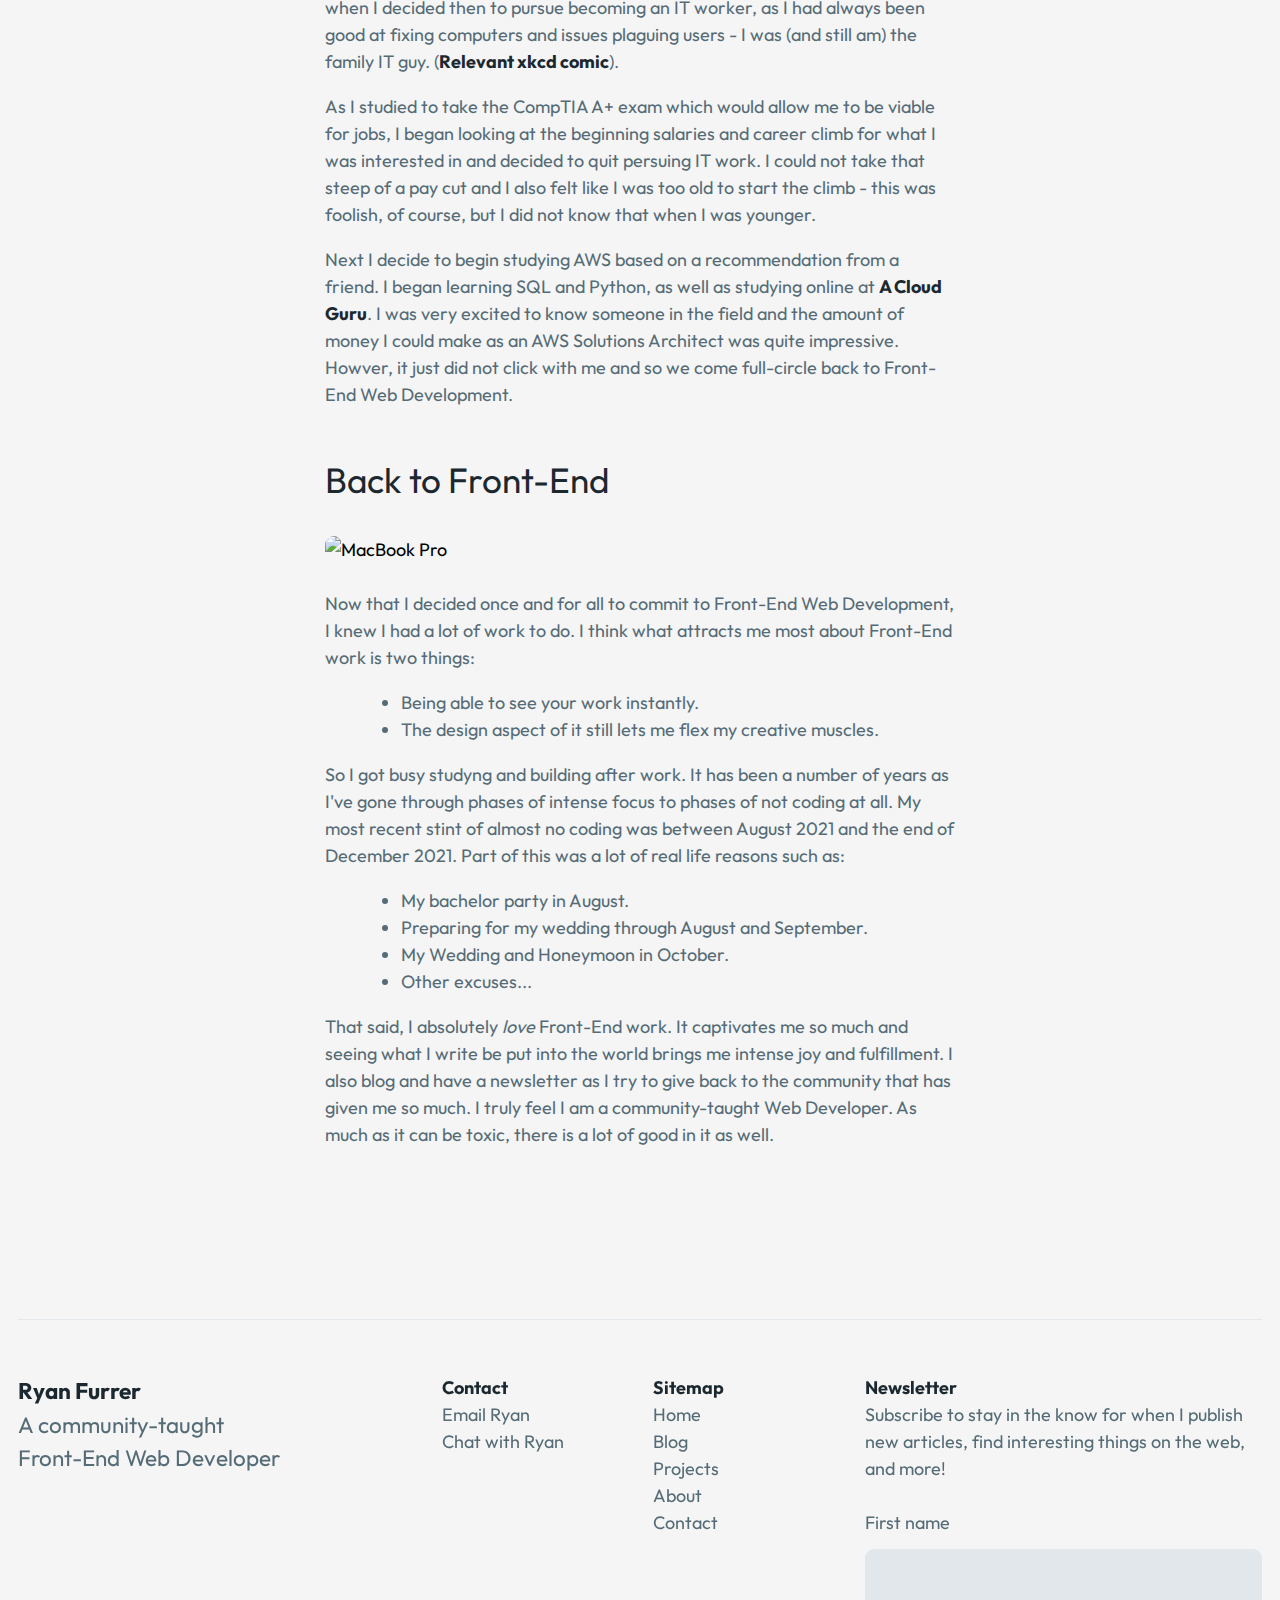
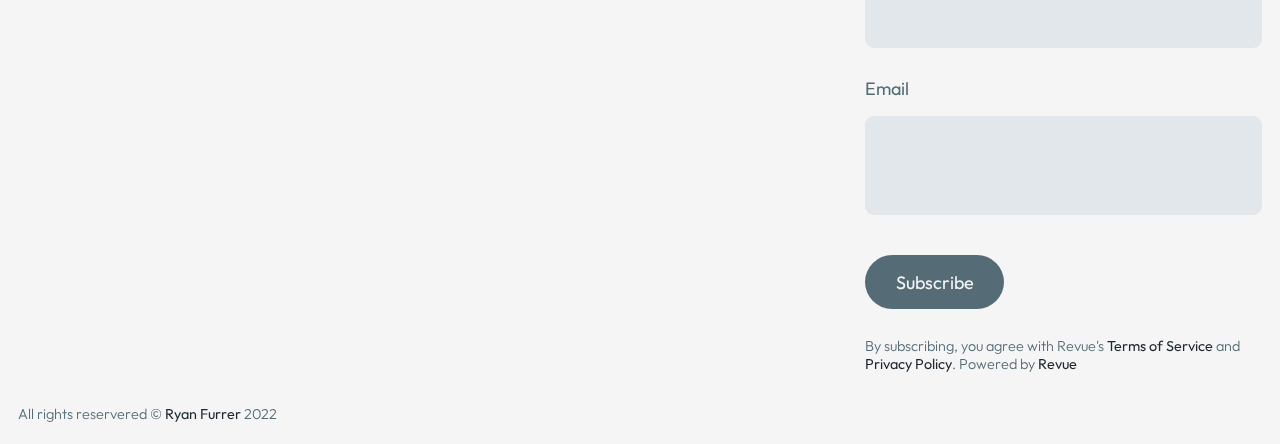
==== commit bd43720e: "Replaced header divs with sections" ====
--- a/about.html
+++ b/about.html
@@ -110,7 +110,7 @@
       </nav>
     </div>
 
-    <div class="header-container">
+    <section class="header-container">
       <header class="header">
         <div class="header-image-container">
           <figure>
@@ -151,7 +151,7 @@
           </p>
         </div>
       </header>
-    </div>
+    </section>
 
     <main class="main">
       <section>
--- a/src/css/styles.css
+++ b/src/css/styles.css
@@ -100,16 +100,16 @@
 
 section,
 aside {
+  border-radius: 0.5rem;
+  display: flex;
+  justify-content: center;
   margin-top: 10vh;
   margin-bottom: 5vh;
-}
-
-section,
-aside {
-  display: flex;
-  justify-content: center;
-  border-radius: 0.5rem;
   padding: 2rem;
+}
+
+section {
+  scroll-margin-top: 3rem;
 }
 
 img {
@@ -659,15 +659,35 @@
 }
 
 .form-section .form-container .form button {
-  background-color: var(--text-secondary);
   border-radius: 5em;
-  color: var(--bg-primary);
-  cursor: pointer;
-  transition: background-color 0.3s ease;
+  border: 2px solid transparent;
+  background-color: var(--color-accent-100);
+  color: var(--color-dark-200);
+  display: block;
+  margin-top: 3rem;
+  text-align: center;
+  transition: background-color 0.3s ease, border 0.3s ease;
   padding: 0;
   padding: 1.5em 3em;
+  width: 100%;
 }
 
 .form-section .form-container .form button:hover {
-  background-color: var(--text-primary);
-}
+  background-color: var(--color-accent-200);
+  border-color: var(--text-primary);
+}
+
+#calendly-link {
+  border: 2px solid transparent;
+  background-color: var(--color-accent-100);
+  color: var(--color-dark-200);
+  display: block;
+  margin-top: 3rem;
+  text-align: center;
+  transition: background-color 0.3s ease, border 0.3s ease;
+}
+
+#calendly-link:hover {
+  background-color: var(--color-accent-200);
+  border-color: var(--text-primary);
+}
--- a/src/css/media-queries.css
+++ b/src/css/media-queries.css
@@ -188,10 +188,18 @@
     max-width: calc(630px + 2rem);
   }
 
-  .form-section .form-container form input,
-  .form-section .form-container form textarea {
+  .form-section .form-container .form input,
+  .form-section .form-container .form textarea {
     margin-top: 1.5rem;
     margin-bottom: 3rem;
+  }
+
+  .form-section .form-container .form button {
+    max-width: 35%;
+  }
+
+  #calendly-link {
+    max-width: 80%;
   }
 }
 
@@ -299,4 +307,12 @@
   #cta a {
     max-width: 11em;
   }
+
+  #member_submit {
+    max-width: 35%;
+  }
+
+  #calendly-link {
+    max-width: 50%;
+  }
 }
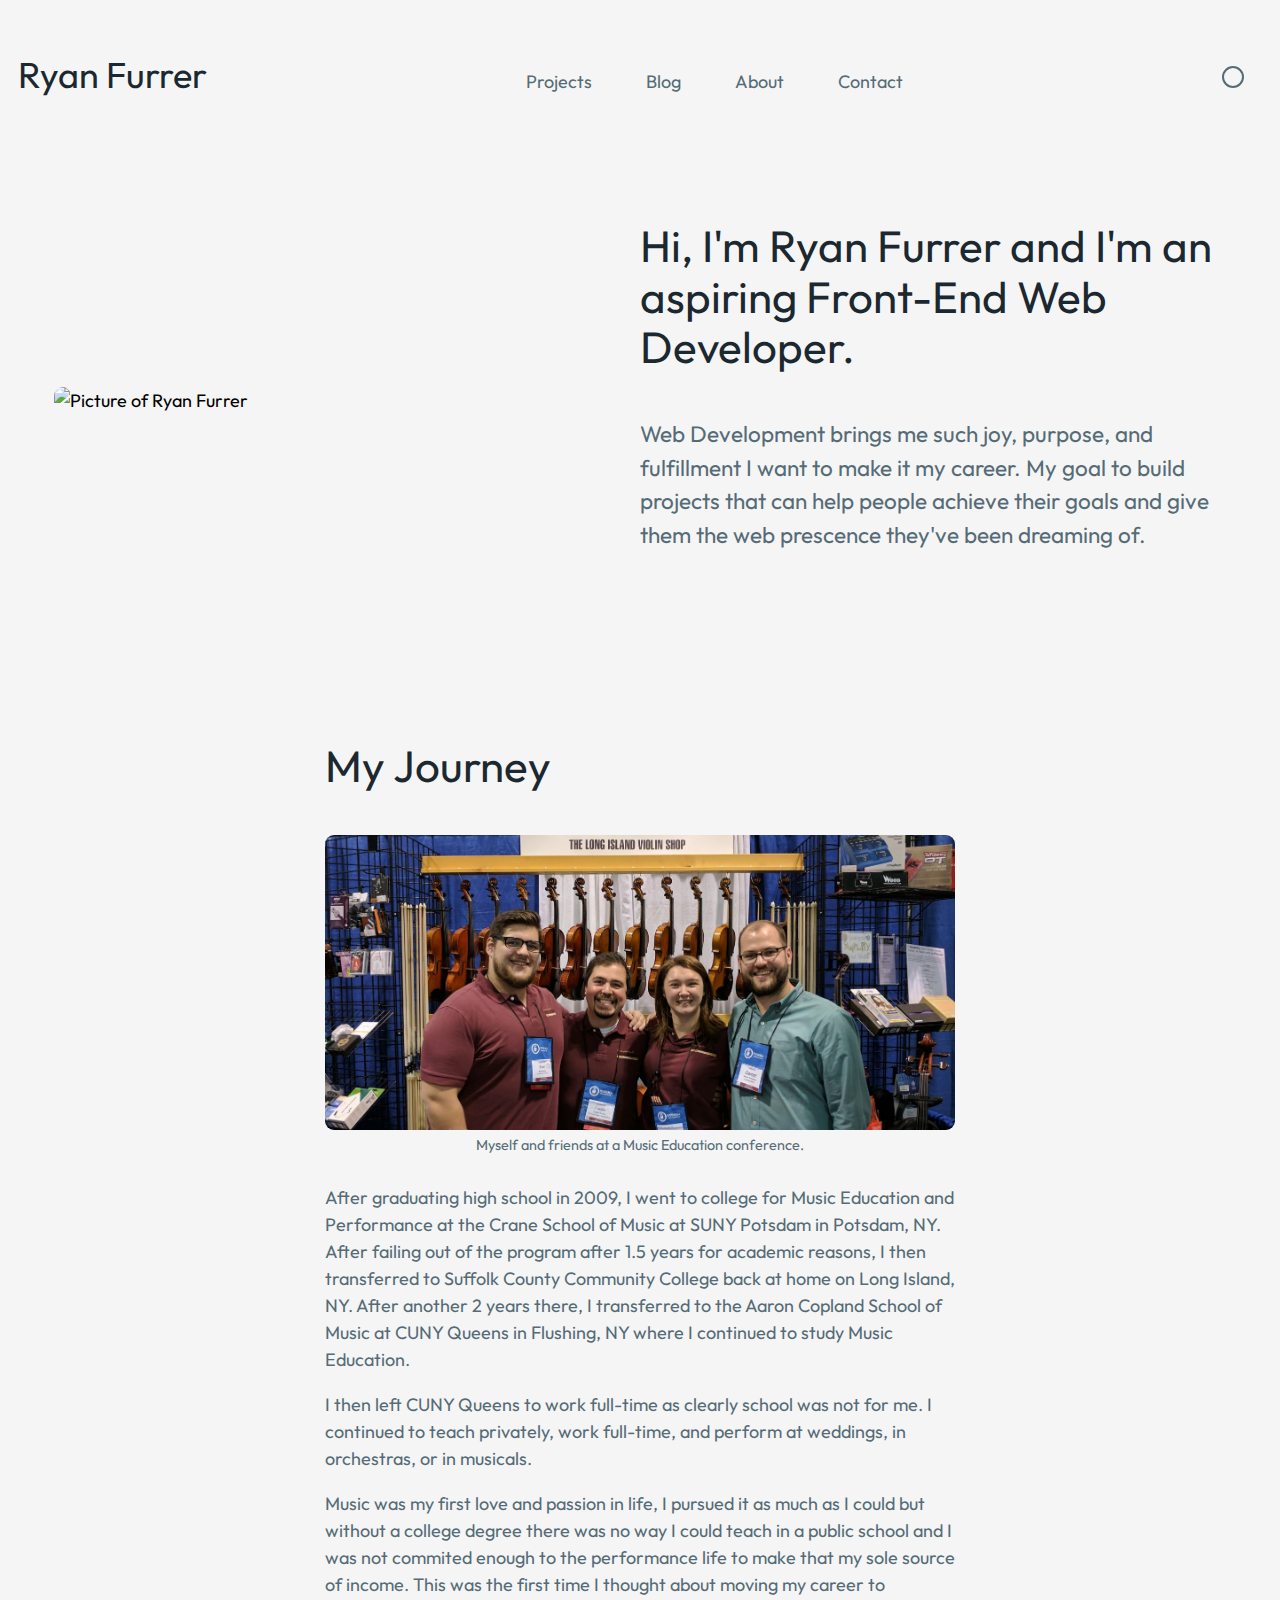
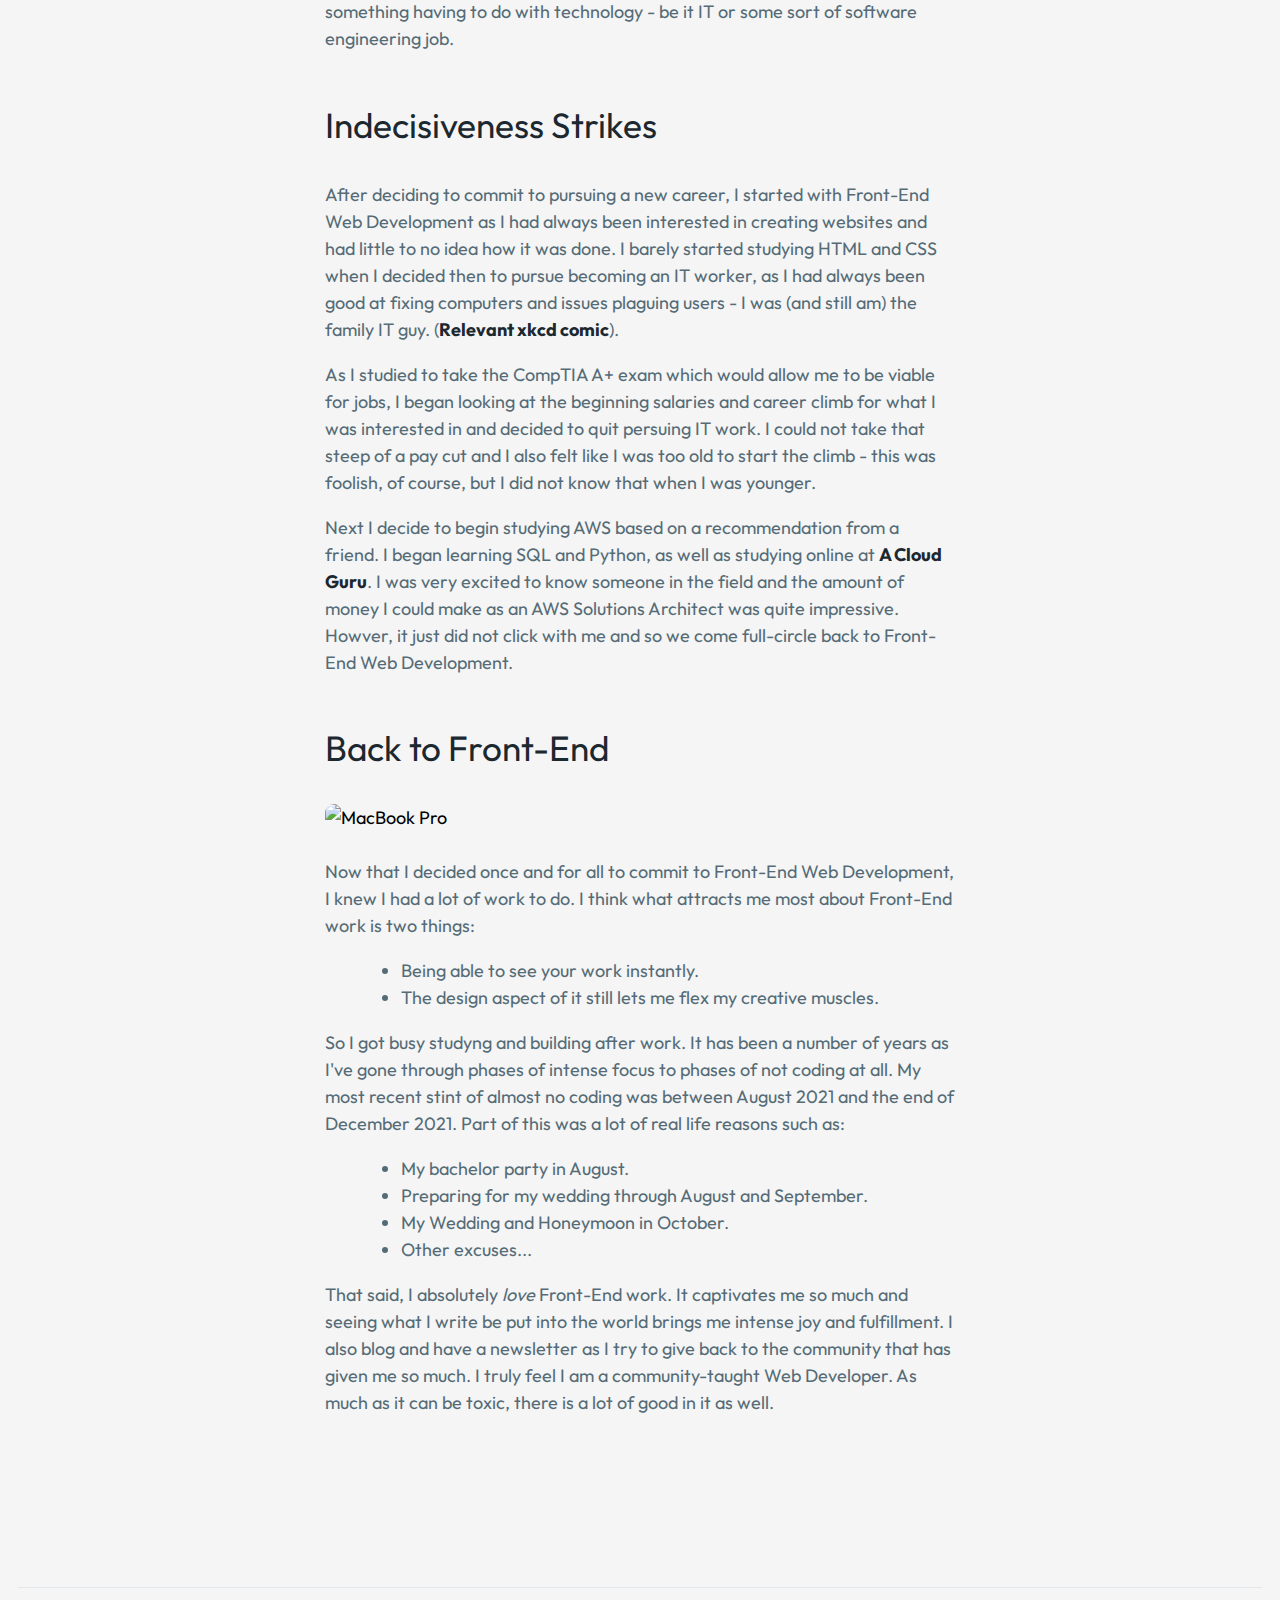
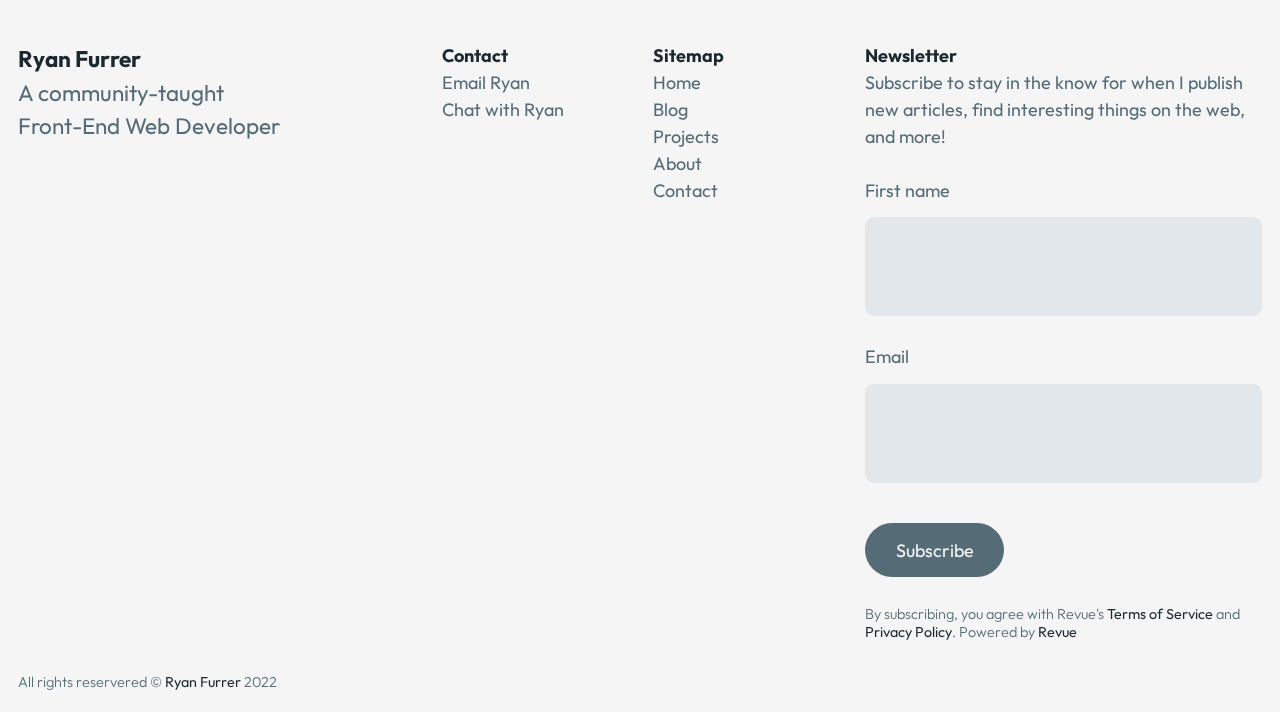
==== commit 90817e89: "Reduced image file sizes and converted to .webp" ====
--- a/about.html
+++ b/about.html
@@ -58,7 +58,7 @@
       href="https://fonts.googleapis.com/css2?family=Outfit:wght@300;400;500&display=swap"
       rel="stylesheet"
     />
-    <script src="https://unpkg.com/phosphor-icons"></script>
+    <script src="https://kit.fontawesome.com/dec2579292.js" crossorigin="anonymous"></script>
     <link rel="stylesheet" href="/src/css/css-reset.css" />
     <link rel="stylesheet" href="/src/css/utility-classes.css" />
     <link rel="stylesheet" href="/src/css/styles.css" />
@@ -98,8 +98,9 @@
         <div id="nav-btn-container">
           <button
             id="theme-change"
-            class="padding-x-1 padding-y-1 ph-sun"
+            class="padding-x-1 padding-y-1 far fa-sun"
             role="switch"
+            title="Switch Theme"
           ></button>
           <button id="hamburger">
             <span class="bar"></span>
@@ -119,24 +120,6 @@
               src="https://doodleipsum.com/700x700/avatar-2?i=03730f4cd3bb280fde679b017fd9fc50"
               alt="Picture of Ryan Furrer"
             />
-            <!-- <figcaption>
-              <small
-                >Photo by
-                <a
-                  href="https://unsplash.com/@poppyviolin"
-                  target="_blank"
-                  rel="noopener noreferrer"
-                  >Roberto Delfanti</a
-                >
-                on
-                <a
-                  href="https://unsplash.com"
-                  target="_blank"
-                  rel="noopener noreferrer"
-                  >Unsplash</a
-                >.
-              </small>
-            </figcaption> -->
           </figure>
         </div>
         <div id="header-text">
@@ -159,7 +142,7 @@
           <h2>My Journey</h2>
           <figure>
             <img
-              src="/images/nafme-cropped.jpg"
+              src="/images/nafme-cropped.webp"
               alt="Ryan Furrer and friends at a Music Education conference."
             />
             <figcaption>
@@ -232,7 +215,7 @@
           </p>
 
           <h3>Back to Front-End</h3>
-          <img src="/images/macbook.png" alt="MacBook Pro" />
+          <img src="/images/macbook.webp" alt="MacBook Pro" />
           <p>
             Now that I decided once and for all to commit to Front-End Web
             Development, I knew I had a lot of work to do. I think what attracts
@@ -294,27 +277,31 @@
           <div id="social-links">
             <a
               href="https://github.com/theryanfurrer"
-              class="ph-github-logo"
-              target="_blank"
-              rel="noopener noreferrer"
+              class="fab fa-github-square"
+              target="_blank"
+              rel="noopener noreferrer"
+              title="GitHub"
             ></a>
             <a
               href="https://www.linkedin.com/in/theryanfurrer/"
-              class="ph-linkedin-logo"
-              target="_blank"
-              rel="noopener noreferrer"
+              class="fab fa-linkedin"
+              target="_blank"
+              rel="noopener noreferrer"
+              title="Linkedin"
             ></a>
             <a
               href="https://twitter.com/TheRyanFurrer"
-              class="ph-twitter-logo"
-              target="_blank"
-              rel="noopener noreferrer"
+              class="fab fa-twitter-square"
+              target="_blank"
+              rel="noopener noreferrer"
+              title="Twitter"
             ></a>
             <a
               href="https://www.instagram.com/theryanfurrer/"
-              class="ph-instagram-logo"
-              target="_blank"
-              rel="noopener noreferrer"
+              class="fab fa-instagram-square"
+              target="_blank"
+              rel="noopener noreferrer"
+              title="Instagram"
             ></a>
           </div>
         </div>
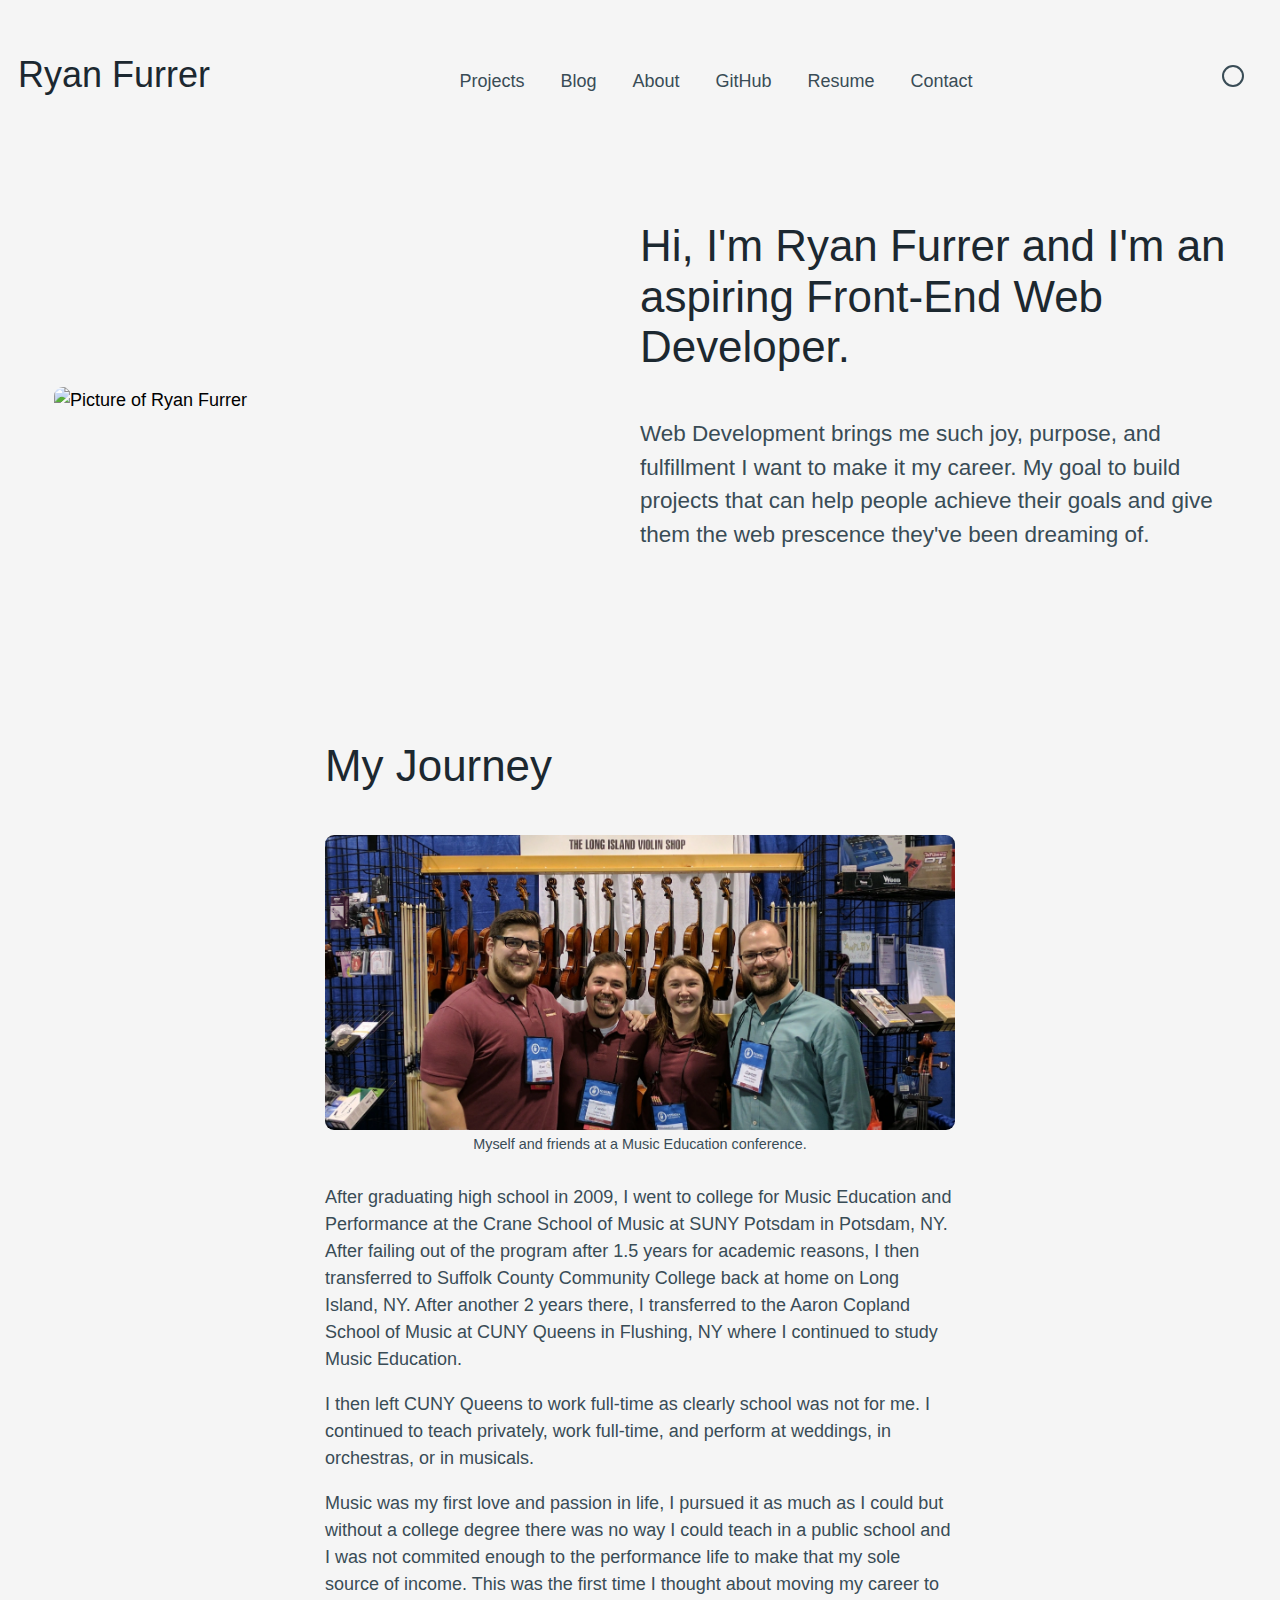
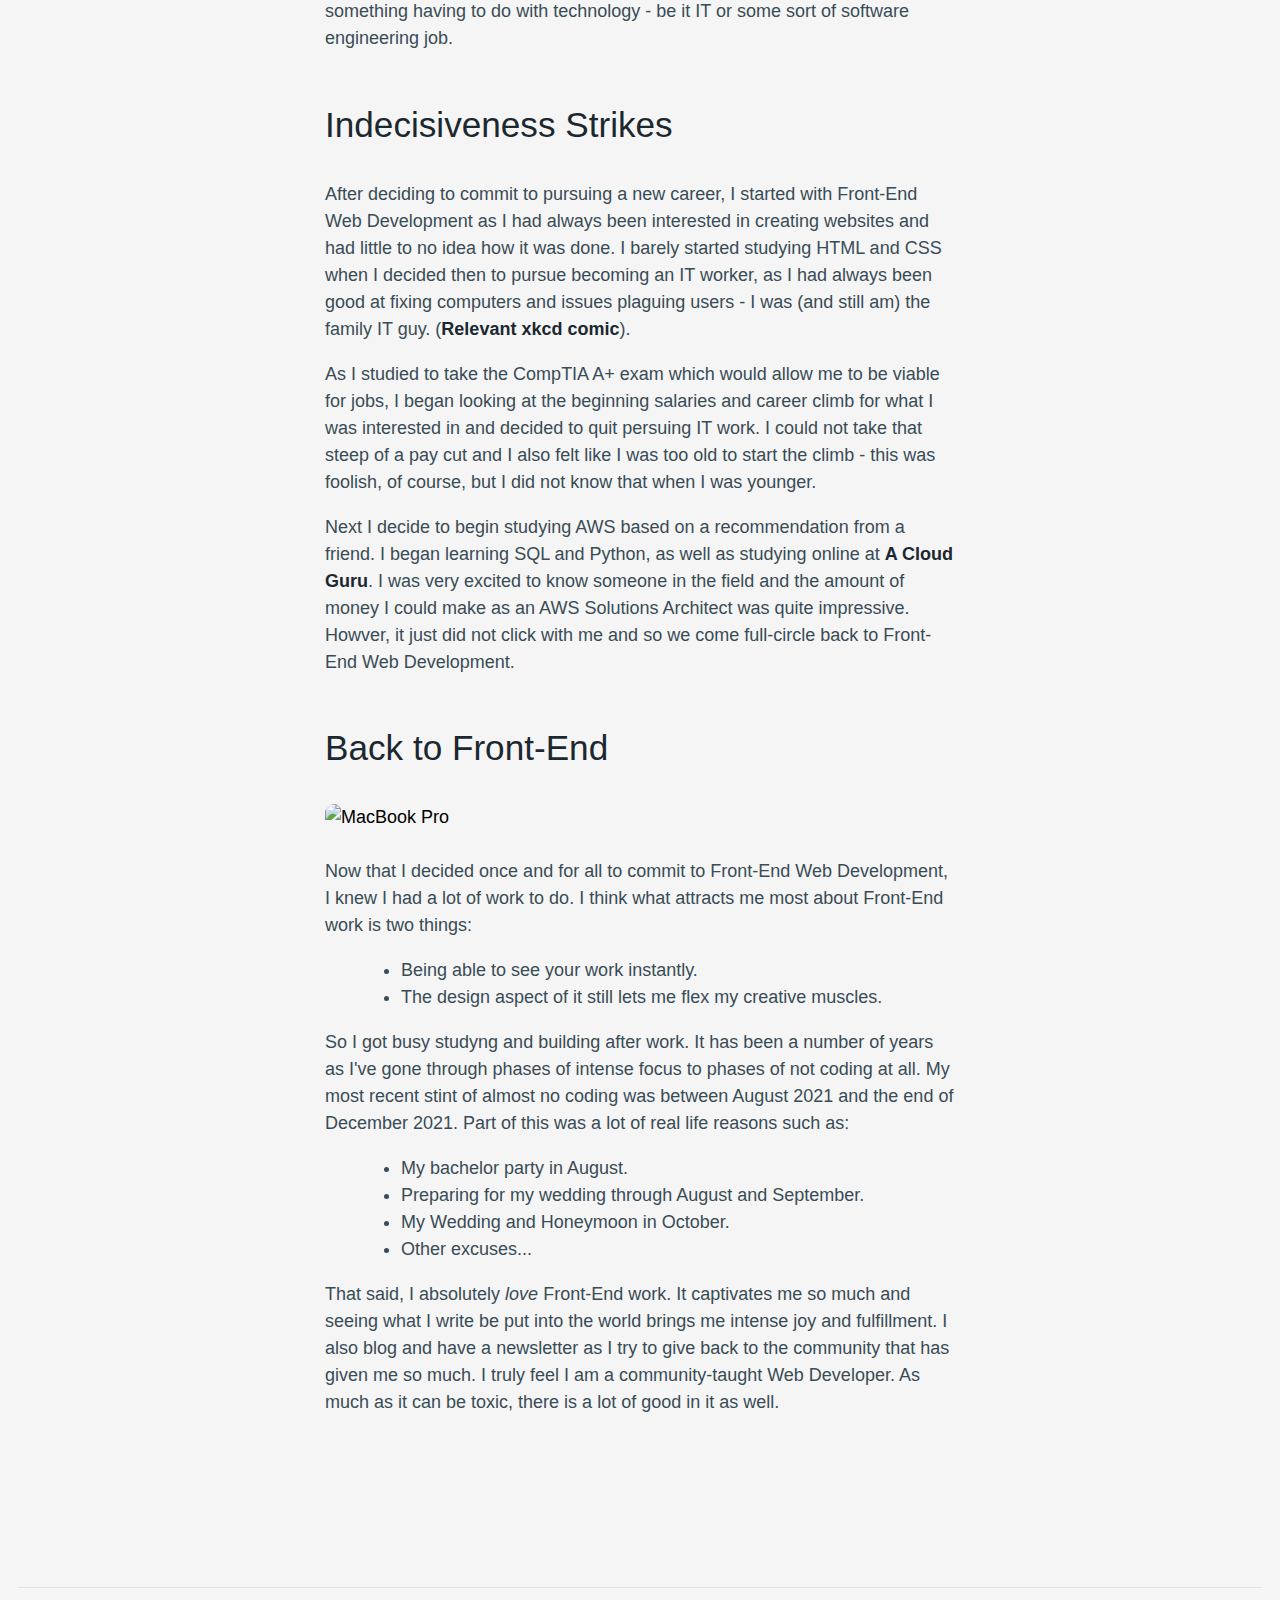
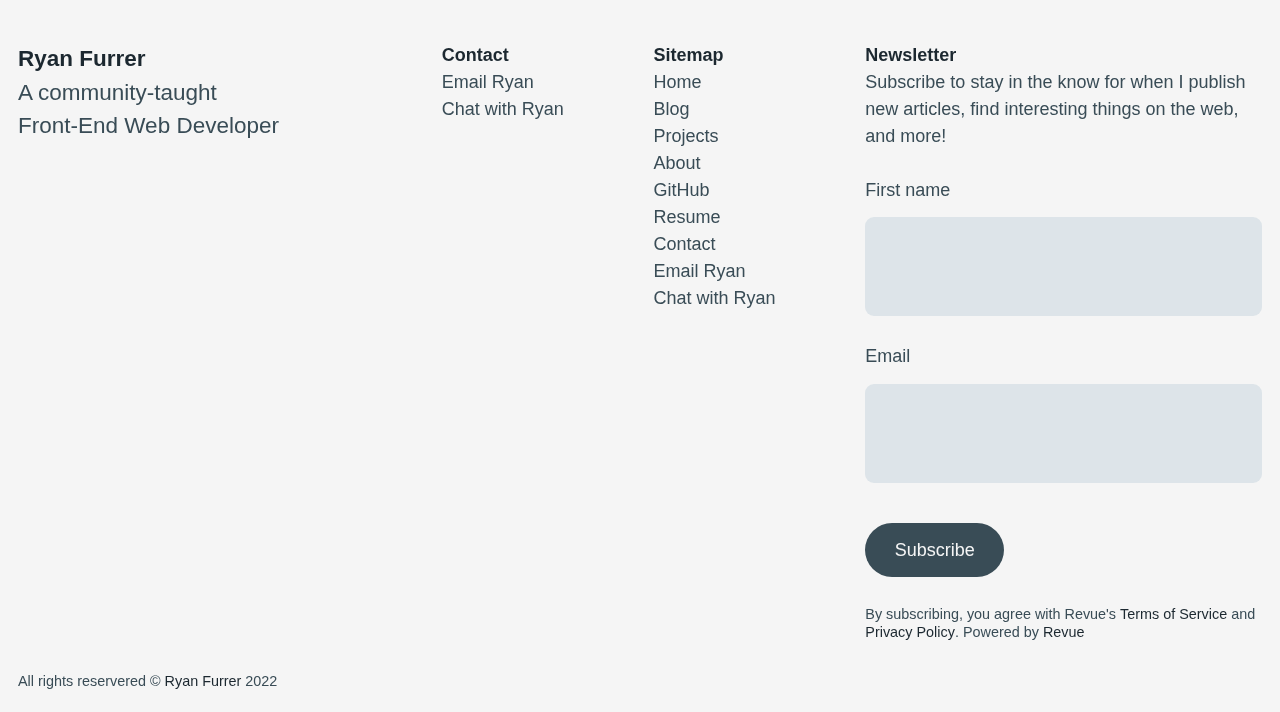
==== commit d108d972: "Updates to navigation, footer, and responsive fix" ====
--- a/about.html
+++ b/about.html
@@ -52,15 +52,8 @@
     />
     <!--Linking Stylesheets, Fonts, etc.-->
     <link rel="canonical" href="https://theryanfurrer.dev" />
-    <link rel="preconnect" href="https://fonts.googleapis.com" />
-    <link rel="preconnect" href="https://fonts.gstatic.com" crossorigin />
-    <link
-      href="https://fonts.googleapis.com/css2?family=Outfit:wght@300;400;500&display=swap"
-      rel="stylesheet"
-    />
     <script src="https://kit.fontawesome.com/dec2579292.js" crossorigin="anonymous"></script>
     <link rel="stylesheet" href="/src/css/css-reset.css" />
-    <link rel="stylesheet" href="/src/css/utility-classes.css" />
     <link rel="stylesheet" href="/src/css/styles.css" />
     <link rel="stylesheet" href="/src/css/media-queries.css" />
   </head>
@@ -74,24 +67,27 @@
         <div class="navlist-container">
           <ul role="list" id="mobile-navlist" class="nav-list">
             <li class="nav-item">
-              <a href="/#projects" rel="noopener noreferrer" class="nav-link"
+              <a href="/#projects"  rel="noopener noreferrer" class="nav-link"
                 >Projects</a
               >
             </li>
             <li class="nav-item">
-              <a href="/blog.html" rel="noopener noreferrer" class="nav-link"
-                >Blog</a
-              >
-            </li>
-            <li class="nav-item">
-              <a href="/about.html" rel="noopener noreferrer" class="nav-link"
-                >About</a
-              >
+              <a href="/blog.html" rel="noopener noreferrer" class="nav-link">Blog</a>
+            </li>
+            <li class="nav-item">
+              <a href="/about.html" rel="noopener noreferrer" class="nav-link">About</a>
+            </li>
+            <li class="nav-item">
+              <a href="https://github.com/TheRyanFurrer" target="_blank" rel="noopener noreferrer" class="nav-link"
+                >GitHub</a>
+            </li>
+            <li class="nav-item">
+              <a download href="/files/Ryan_Furrer_Resume.pdf" rel="noopener noreferrer" class="nav-link"
+                >Resume</a>
             </li>
             <li class="nav-item">
               <a href="/contact.html" rel="noopener noreferrer" class="nav-link"
-                >Contact</a
-              >
+                >Contact</a>
             </li>
           </ul>
         </div>
@@ -102,7 +98,7 @@
             role="switch"
             title="Switch Theme"
           ></button>
-          <button id="hamburger">
+          <button id="hamburger" name="Mobile Menu" aria-label="Mobile Menu">
             <span class="bar"></span>
             <span class="bar"></span>
             <span class="bar"></span>
@@ -269,36 +265,35 @@
     <footer id="footer">
       <div class="footer-container">
         <div id="footer-name">
-          <p class="text-lg"><strong>Ryan Furrer</strong></p>
+          <p class=" text-lg"><strong>Ryan Furrer</strong></p>
           <p class="text-lg">
-            A community-taught <br />
-            Front-End Web Developer
+            A community-taught <br> Front-End Web Developer
           </p>
           <div id="social-links">
             <a
               href="https://github.com/theryanfurrer"
-              class="fab fa-github-square"
+              class="fab fa-github-alt"
               target="_blank"
               rel="noopener noreferrer"
               title="GitHub"
             ></a>
             <a
               href="https://www.linkedin.com/in/theryanfurrer/"
-              class="fab fa-linkedin"
+              class="fab fa-linkedin-in"
               target="_blank"
               rel="noopener noreferrer"
               title="Linkedin"
             ></a>
             <a
               href="https://twitter.com/TheRyanFurrer"
-              class="fab fa-twitter-square"
+              class="fab fa-twitter"
               target="_blank"
               rel="noopener noreferrer"
               title="Twitter"
             ></a>
             <a
               href="https://www.instagram.com/theryanfurrer/"
-              class="fab fa-instagram-square"
+              class="fab fa-instagram"
               target="_blank"
               rel="noopener noreferrer"
               title="Instagram"
@@ -320,27 +315,22 @@
           <div id="sitemap">
             <p><strong>Sitemap</strong></p>
             <ul role="list">
-              <li><a href="/" rel="noopener noreferrer">Home</a></li>
-              <li>
-                <a href="/blog.html" target="_blank" rel="noopener noreferrer"
-                  >Blog</a
-                >
-              </li>
-              <li>
-                <a href="/#projects" rel="noopener noreferrer">Projects</a>
-              </li>
-              <li><a href="/about.html" rel="noopener noreferrer">About</a></li>
-              <li>
-                <a href="/contact.html" rel="noopener noreferrer">Contact</a>
-              </li>
-              <!--Link to page asking if they'd like to email or setup Calendly call, then link to each respective page-->
+              <li><a href="/" rel="noopener noreferrer" >Home</a></li>
+              <li><a href="/blog.html" rel="noopener noreferrer" >Blog</a></li>
+              <li><a href="/#projects" rel="noopener noreferrer" >Projects</a></li>
+              <li><a href="/about.html" rel="noopener noreferrer" >About</a></li>
+              <li><a href="https://github.com/TheRyanFurrer" target="_blank" rel="noopener noreferrer">GitHub</a></li>
+              <li><a download href="/files/Ryan_Furrer_Resume.pdf" rel="noopener noreferrer">Resume</a></li>
+              <li><a href="/contact.html"  rel="noopener noreferrer">Contact</a></li>
+              <li><a href="/contact/email.html" rel="noopener noreferrer">Email Ryan</a></li>
+              <li><a href="/contact/chat-with-ryan.html" rel="noopener noreferrer">Chat with Ryan</a></li>
             </ul>
           </div>
         </div>
 
         <div id="newsletter">
           <p><strong>Newsletter</strong></p>
-          <p>
+          <p >
             Subscribe to stay in the know for when I publish new articles, find
             interesting things on the web, and more!
           </p>
@@ -353,7 +343,9 @@
               target="_blank"
             >
               <div class="revue-form-group">
-                <label for="member_first_name">First name</label>
+                <label for="member_first_name"
+                  >First name</label
+                >
                 <input
                   class="revue-form-field block"
                   type="text"
@@ -363,7 +355,7 @@
                 />
               </div>
               <div class="revue-form-group">
-                <label for="member_email">Email</label>
+                <label for="member_email" >Email</label>
                 <input
                   class="revue-form-field block"
                   type="email"
@@ -380,19 +372,15 @@
                 />
               </div>
               <div class="revue-form-footer">
-                <p class="light-font">
+                <p class=" light-font">
                   <small
                     >By subscribing, you agree with Revue's
-                    <a
-                      target="_blank"
-                      href="https://www.getrevue.co/terms"
-                      rel="noopener noreferrer"
+                    <a target="_blank" href="https://www.getrevue.co/terms"
+                    rel="noopener noreferrer"
                       >Terms of Service </a
                     >and
-                    <a
-                      target="_blank"
-                      href="https://www.getrevue.co/privacy"
-                      rel="noopener noreferrer"
+                    <a target="_blank" href="https://www.getrevue.co/privacy"
+                    rel="noopener noreferrer"
                       >Privacy Policy</a
                     >. Powered by
                     <a
@@ -409,10 +397,14 @@
         </div>
       </div>
       <div id="legal">
-        <p class="light-font">
+        <p class=" light-font">
           <small
             >All rights reservered &copy;
-            <a href="/" rel="noopener noreferrer">Ryan Furrer</a>
+            <a
+              href="/"
+              rel="noopener noreferrer"
+              >Ryan Furrer</a
+            >
             <span id="footer-year">2022</span></small
           >
         </p>
--- a/src/css/styles.css
+++ b/src/css/styles.css
@@ -1,8 +1,8 @@
 :root {
   --color-light-100: #f5f5f5;
-  --color-light-150: #e1e7eb;
+  --color-light-150: #DDE4E9;
   --color-light-200: #a5bbca;
-  --color-dark-100: #556c77;
+  --color-dark-100: #394C56;
   --color-dark-150: #263640;
   --color-dark-200: #1c2830;
   --color-accent-100: #f4bb44;
@@ -85,24 +85,44 @@
   padding: 0.75em 1.5em;
 }
 
+.m-auto {
+  margin: 0 auto;
+}
+
+@font-face {
+  font-display: swap;
+  font-family: "Outfit";
+  src: url(/fonts/outfit.ttf);
+}
+
 * {
-  font-family: 'Outfit', Helvetica, Arial, sans-serif;
+  font-family: "Outfit", Helvetica, Arial, sans-serif;
 }
 
 body {
   background: var(--bg-primary);
-  max-width: 140ch;
+  max-width: 90rem;
   padding: 0 1rem;
   --duration: 0.7s;
   --timing: ease;
+  -webkit-transition: color var(--duration) var(--timing), background-color var(--duration) var(--timing);
   transition: color var(--duration) var(--timing), background-color var(--duration) var(--timing);
+}
+
+header,
+body {
+  max-width: 85rem;
 }
 
 section,
 aside {
   border-radius: 0.5rem;
-  display: flex;
-  justify-content: center;
+  display: -webkit-box;
+  display: -ms-flexbox;
+  display: flex;
+  -webkit-box-pack: center;
+      -ms-flex-pack: center;
+          justify-content: center;
   margin-top: 10vh;
   margin-bottom: 5vh;
   padding: 2rem;
@@ -210,7 +230,7 @@
 
 /*-----Specific Styling-----*/
 .nav-container {
-  padding-top: 3rem;
+  padding-top: 1.5rem;
 }
 
 .nav-container a {
@@ -218,9 +238,15 @@
 }
 
 .nav-container .nav {
-  align-items: baseline;
-  display: flex;
-  justify-content: space-between;
+  -webkit-box-align: baseline;
+      -ms-flex-align: baseline;
+          align-items: baseline;
+  display: -webkit-box;
+  display: -ms-flexbox;
+  display: flex;
+  -webkit-box-pack: justify;
+      -ms-flex-pack: justify;
+          justify-content: space-between;
 }
 
 .nav-container .nav h1 > a {
@@ -228,6 +254,8 @@
 }
 
 .nav-container .nav .navlist-container ul {
+  display: -webkit-box;
+  display: -ms-flexbox;
   display: flex;
 }
 
@@ -239,6 +267,7 @@
 .nav-container .nav .navlist-container ul li a {
   display: block;
   height: 100%;
+  -webkit-transition: color 0.3s ease;
   transition: color 0.3s ease;
   width: 100%;
 }
@@ -248,7 +277,11 @@
 }
 
 .nav-container .nav #nav-btn-container {
-  align-items: center;
+  -webkit-box-align: center;
+      -ms-flex-align: center;
+          align-items: center;
+  display: -webkit-box;
+  display: -ms-flexbox;
   display: flex;
   gap: 1rem;
 }
@@ -260,6 +293,7 @@
   font-size: 1.5rem;
   padding: 0.5rem;
   text-align: center;
+  -webkit-transition: border-color 0.3s ease;
   transition: border-color 0.3s ease;
 }
 
@@ -290,8 +324,13 @@
 
 .header-container .header .header-text .header-links {
   margin-top: 3rem;
-  display: flex;
-  flex-direction: column;
+  display: -webkit-box;
+  display: -ms-flexbox;
+  display: flex;
+  -webkit-box-orient: vertical;
+  -webkit-box-direction: normal;
+      -ms-flex-direction: column;
+          flex-direction: column;
   gap: 1.5rem 0;
 }
 
@@ -300,6 +339,7 @@
   color: var(--text-primary);
   display: block;
   text-align: center;
+  -webkit-transition: background-color 0.3s ease, border 0.3s ease;
   transition: background-color 0.3s ease, border 0.3s ease;
 }
 
@@ -322,6 +362,8 @@
 }
 
 .read-more-container {
+  display: -webkit-box;
+  display: -ms-flexbox;
   display: flex;
   gap: 0 0.5rem;
   margin-bottom: 3rem;
@@ -329,17 +371,24 @@
 }
 
 .read-more-container a {
-  display: flex;
-  align-items: center;
+  display: -webkit-box;
+  display: -ms-flexbox;
+  display: flex;
+  -webkit-box-align: center;
+      -ms-flex-align: center;
+          align-items: center;
 }
 
 .read-more-container a:last-of-type {
-  font-size: 2rem;
+  font-size: 1.5rem;
 }
 
 .read-more-container a,
 .read-more-container i {
-  transition: color 0.3s ease;
+  -webkit-transition: color 0.3s ease, -webkit-transform .7s ease;
+  transition: color 0.3s ease, -webkit-transform .7s ease;
+  transition: color 0.3s ease, transform .7s ease;
+  transition: color 0.3s ease, transform .7s ease, -webkit-transform .7s ease;
 }
 
 .read-more-container:hover a,
@@ -348,10 +397,20 @@
   text-decoration: none;
 }
 
+.read-more-container:hover a:last-of-type,
+.read-more-container:hover i:last-of-type {
+  -webkit-transform: translateX(0.25rem);
+          transform: translateX(0.25rem);
+}
+
 #about {
-  align-items: start;
+  -webkit-box-align: start;
+      -ms-flex-align: start;
+          align-items: start;
+  display: -ms-grid;
   display: grid;
-  grid-template-columns: 1fr;
+  -ms-grid-columns: 1fr;
+      grid-template-columns: 1fr;
 }
 
 #about #profile-img-container img {
@@ -369,9 +428,12 @@
 }
 
 #projects .wrapper .tabs .projects-header .tech-list-container .tech-list {
+  display: -ms-grid;
   display: grid;
-  grid-template-columns: 1fr 1fr;
-  grid-template-rows: auto;
+  -ms-grid-columns: 1fr 1fr;
+      grid-template-columns: 1fr 1fr;
+  -ms-grid-rows: auto;
+      grid-template-rows: auto;
   gap: 1rem;
   max-width: 100%;
 }
@@ -390,11 +452,13 @@
 }
 
 #projects .wrapper .tabs .projects-header .tech-list-container .tech-list li p {
-  color: var(--bg-primary);
+  color: var(--text-primary);
 }
 
 #projects .wrapper .tabs .tablist {
   border-bottom: 1px solid var(--text-secondary);
+  display: -webkit-box;
+  display: -ms-flexbox;
   display: flex;
   gap: 0 1.5rem;
   margin-bottom: 1.5rem;
@@ -406,14 +470,21 @@
 }
 
 #projects .wrapper .tabs .tablist button {
-  align-items: center;
+  -webkit-box-align: center;
+      -ms-flex-align: center;
+          align-items: center;
   border-bottom: 2px solid transparent;
   color: var(--text-secondary);
+  display: -webkit-box;
+  display: -ms-flexbox;
   display: flex;
   font-size: 1rem;
-  justify-content: center;
+  -webkit-box-pack: center;
+      -ms-flex-pack: center;
+          justify-content: center;
   padding-top: 1rem;
   padding-bottom: 1rem;
+  -webkit-transition: border-color 0.3s ease, color 0.3s ease;
   transition: border-color 0.3s ease, color 0.3s ease;
 }
 
@@ -432,8 +503,13 @@
 }
 
 #projects .wrapper .tabs .project-panel .project-links {
-  display: flex;
-  flex-direction: column;
+  display: -webkit-box;
+  display: -ms-flexbox;
+  display: flex;
+  -webkit-box-orient: vertical;
+  -webkit-box-direction: normal;
+      -ms-flex-direction: column;
+          flex-direction: column;
   gap: 0.75rem 0;
 }
 
@@ -442,7 +518,9 @@
   color: var(--text-secondary);
   font-size: 0.9rem;
   text-align: center;
+  -webkit-transition: border-color 0.3s ease;
   transition: border-color 0.3s ease;
+  -webkit-transition: background-color 0.3s ease, border-color 0.3s ease, color 0.3s ease;
   transition: background-color 0.3s ease, border-color 0.3s ease, color 0.3s ease;
 }
 
@@ -462,8 +540,10 @@
 }
 
 #blog-container #blog-articles-container {
+  display: -ms-grid;
   display: grid;
-  grid-template-columns: 1fr;
+  -ms-grid-columns: 1fr;
+      grid-template-columns: 1fr;
   gap: 1.5rem 0;
 }
 
@@ -492,10 +572,15 @@
 }
 
 #cta {
-  align-items: center;
+  -webkit-box-align: center;
+      -ms-flex-align: center;
+          align-items: center;
   background-color: var(--bg-secondary);
+  display: -ms-grid;
   display: grid;
-  justify-content: center;
+  -webkit-box-pack: center;
+      -ms-flex-pack: center;
+          justify-content: center;
 }
 
 #cta a {
@@ -505,6 +590,7 @@
   display: block;
   font-size: 1rem;
   text-align: center;
+  -webkit-transition: background-color 0.3s ease, border 0.3s ease;
   transition: background-color 0.3s ease, border 0.3s ease;
 }
 
@@ -534,8 +620,10 @@
 }
 
 #footer .footer-container {
+  display: -ms-grid;
   display: grid;
-  grid-template-columns: 1fr;
+  -ms-grid-columns: 1fr;
+      grid-template-columns: 1fr;
   gap: 1.5rem;
 }
 
@@ -548,14 +636,19 @@
 }
 
 #footer .footer-container #footer-name #social-links {
-  align-items: baseline;
-  display: flex;
-  gap: 0 1rem;
+  -webkit-box-align: baseline;
+      -ms-flex-align: baseline;
+          align-items: baseline;
+  display: -webkit-box;
+  display: -ms-flexbox;
+  display: flex;
+  gap: 0 2rem;
 }
 
 #footer .footer-container #footer-name #social-links a {
-  font-size: 2.5rem;
+  font-size: 2rem;
   text-decoration: none;
+  -webkit-transition: color 0.3s ease;
   transition: color 0.3s ease;
 }
 
@@ -564,14 +657,17 @@
 }
 
 #footer .footer-container .two-col-grid {
+  display: -ms-grid;
   display: grid;
-  grid-template-columns: 1fr 1fr;
+  -ms-grid-columns: 1fr 1fr;
+      grid-template-columns: 1fr 1fr;
   gap: 0 1.5rem;
 }
 
 #footer .footer-container .two-col-grid a {
   color: var(--text-secondary);
   text-underline-offset: 0.25rem;
+  -webkit-transition: color 0.3s ease;
   transition: color 0.3s ease;
 }
 
@@ -613,6 +709,7 @@
   border-radius: 5em;
   color: var(--bg-primary);
   cursor: pointer;
+  -webkit-transition: background-color 0.3s ease;
   transition: background-color 0.3s ease;
   padding: 0;
   padding: 0.75em 1.5em;
@@ -666,6 +763,7 @@
   display: block;
   margin-top: 3rem;
   text-align: center;
+  -webkit-transition: background-color 0.3s ease, border 0.3s ease;
   transition: background-color 0.3s ease, border 0.3s ease;
   padding: 0;
   padding: 1.5em 3em;
@@ -684,6 +782,7 @@
   display: block;
   margin-top: 3rem;
   text-align: center;
+  -webkit-transition: background-color 0.3s ease, border 0.3s ease;
   transition: background-color 0.3s ease, border 0.3s ease;
 }
 
--- a/src/css/media-queries.css
+++ b/src/css/media-queries.css
@@ -14,7 +14,7 @@
   }
 }
 
-@media only screen and (max-width: 768px) {
+@media only screen and (max-width: 1023px) {
   #mobile-navlist {
     margin-top: 1.85rem;
     justify-content: space-around;
@@ -42,7 +42,8 @@
 
   .nav-link {
     color: var(--text-primary);
-    padding: 1.5rem 0;
+    padding: 1.5rem 1.5rem;
+    text-align: left;
   }
 
   .nav-link:hover {
@@ -98,10 +99,6 @@
     max-width: 35rem;
   }
 
-  .nav-list {
-    gap: 3em;
-  }
-
   .header-container .header {
     align-items: center;
     display: grid;
@@ -195,7 +192,7 @@
   }
 
   .form-section .form-container .form button {
-    max-width: 35%;
+    max-width: 50%;
   }
 
   #calendly-link {
@@ -203,8 +200,8 @@
   }
 }
 
-/*-----1080px or wider styling-----*/
-@media only screen and (min-width: 1080px) {
+/*-----1024px or wider styling-----*/
+@media only screen and (min-width: 1024px) {
   h1 {
     font-size: 3.052rem;
   }
@@ -217,8 +214,16 @@
     font-size: 1.953rem;
   }
 
+  .nav-container {
+    padding-top: 3rem;
+  }
+
   .nav-container .nav div h1 {
     font-size: 2rem;
+  }
+
+  .nav-list {
+    gap: 2em;
   }
 
   .header-container .header {
@@ -261,7 +266,7 @@
   }
 
   #projects .wrapper .tabs .tablist button i {
-    font-size: 3rem;
+    font-size: 2rem;
     transition: opacity 0.5s ease, transform 0.5s ease;
   }
 
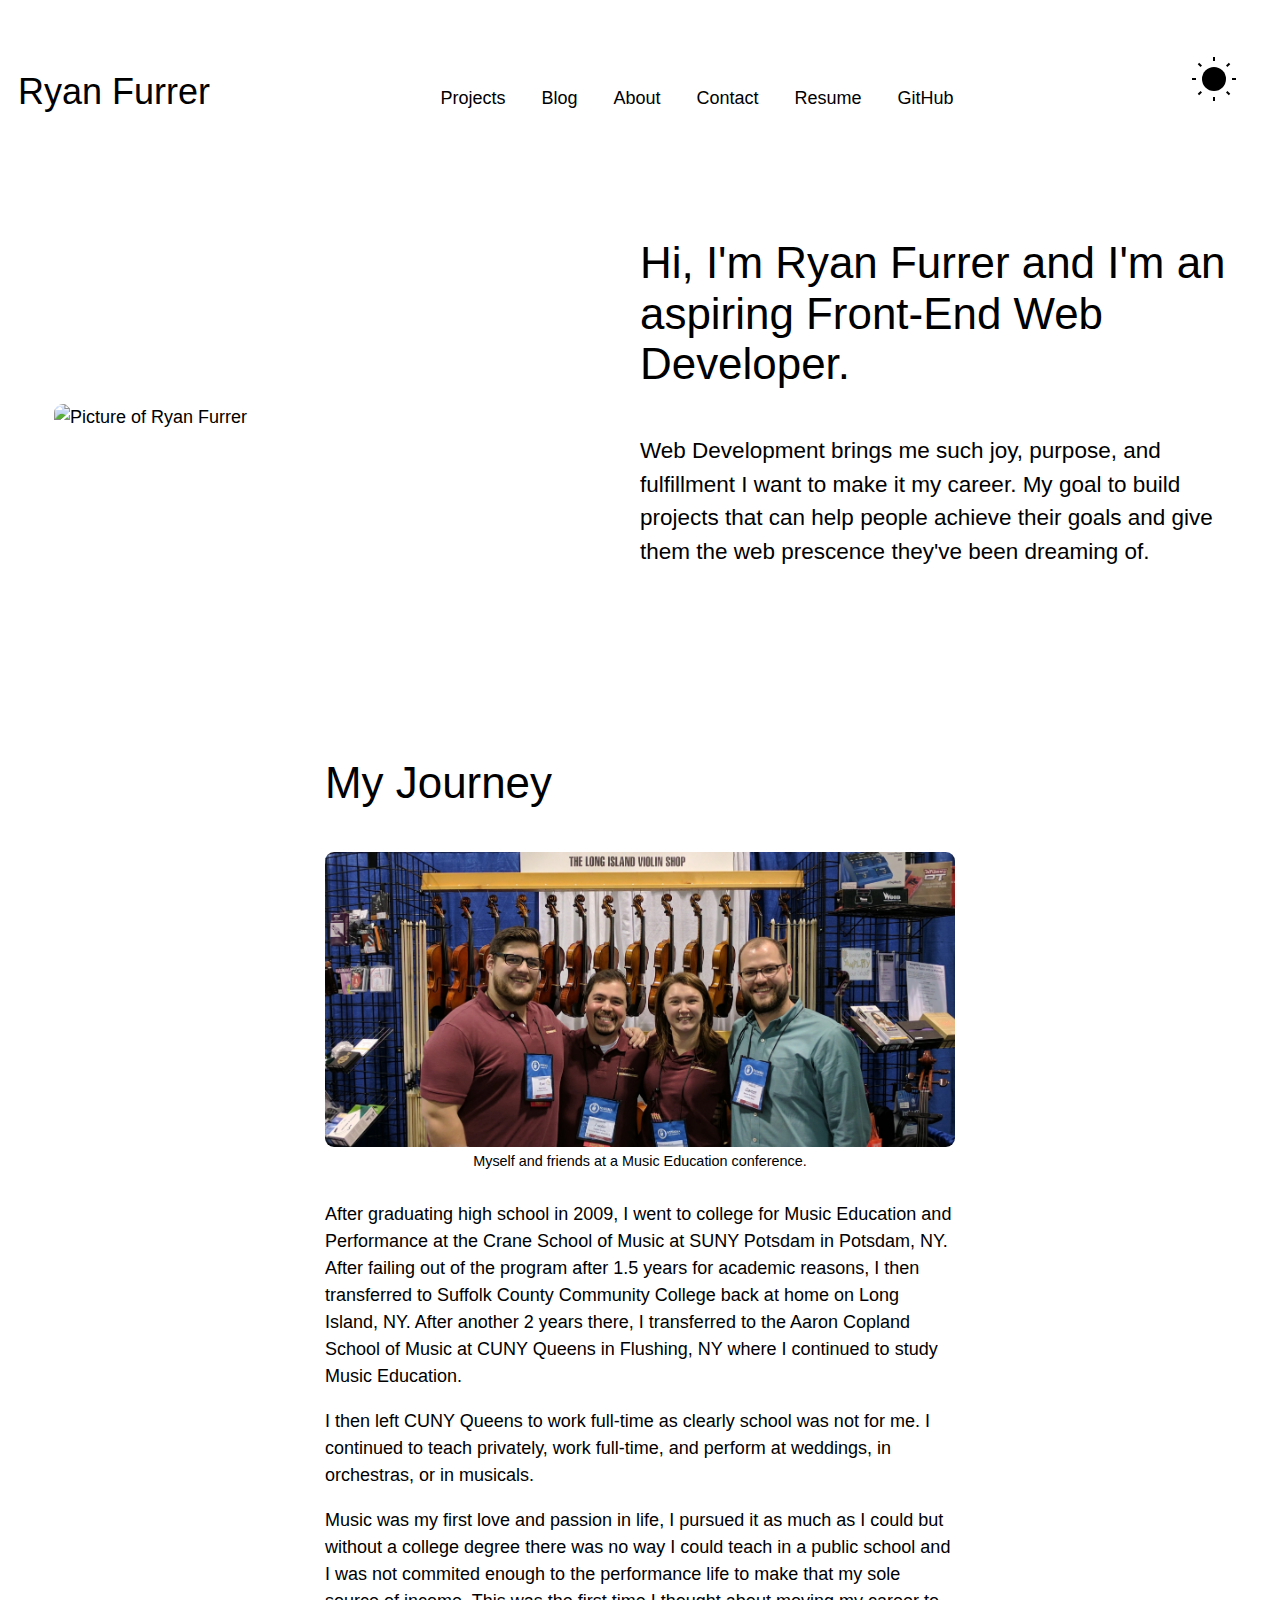
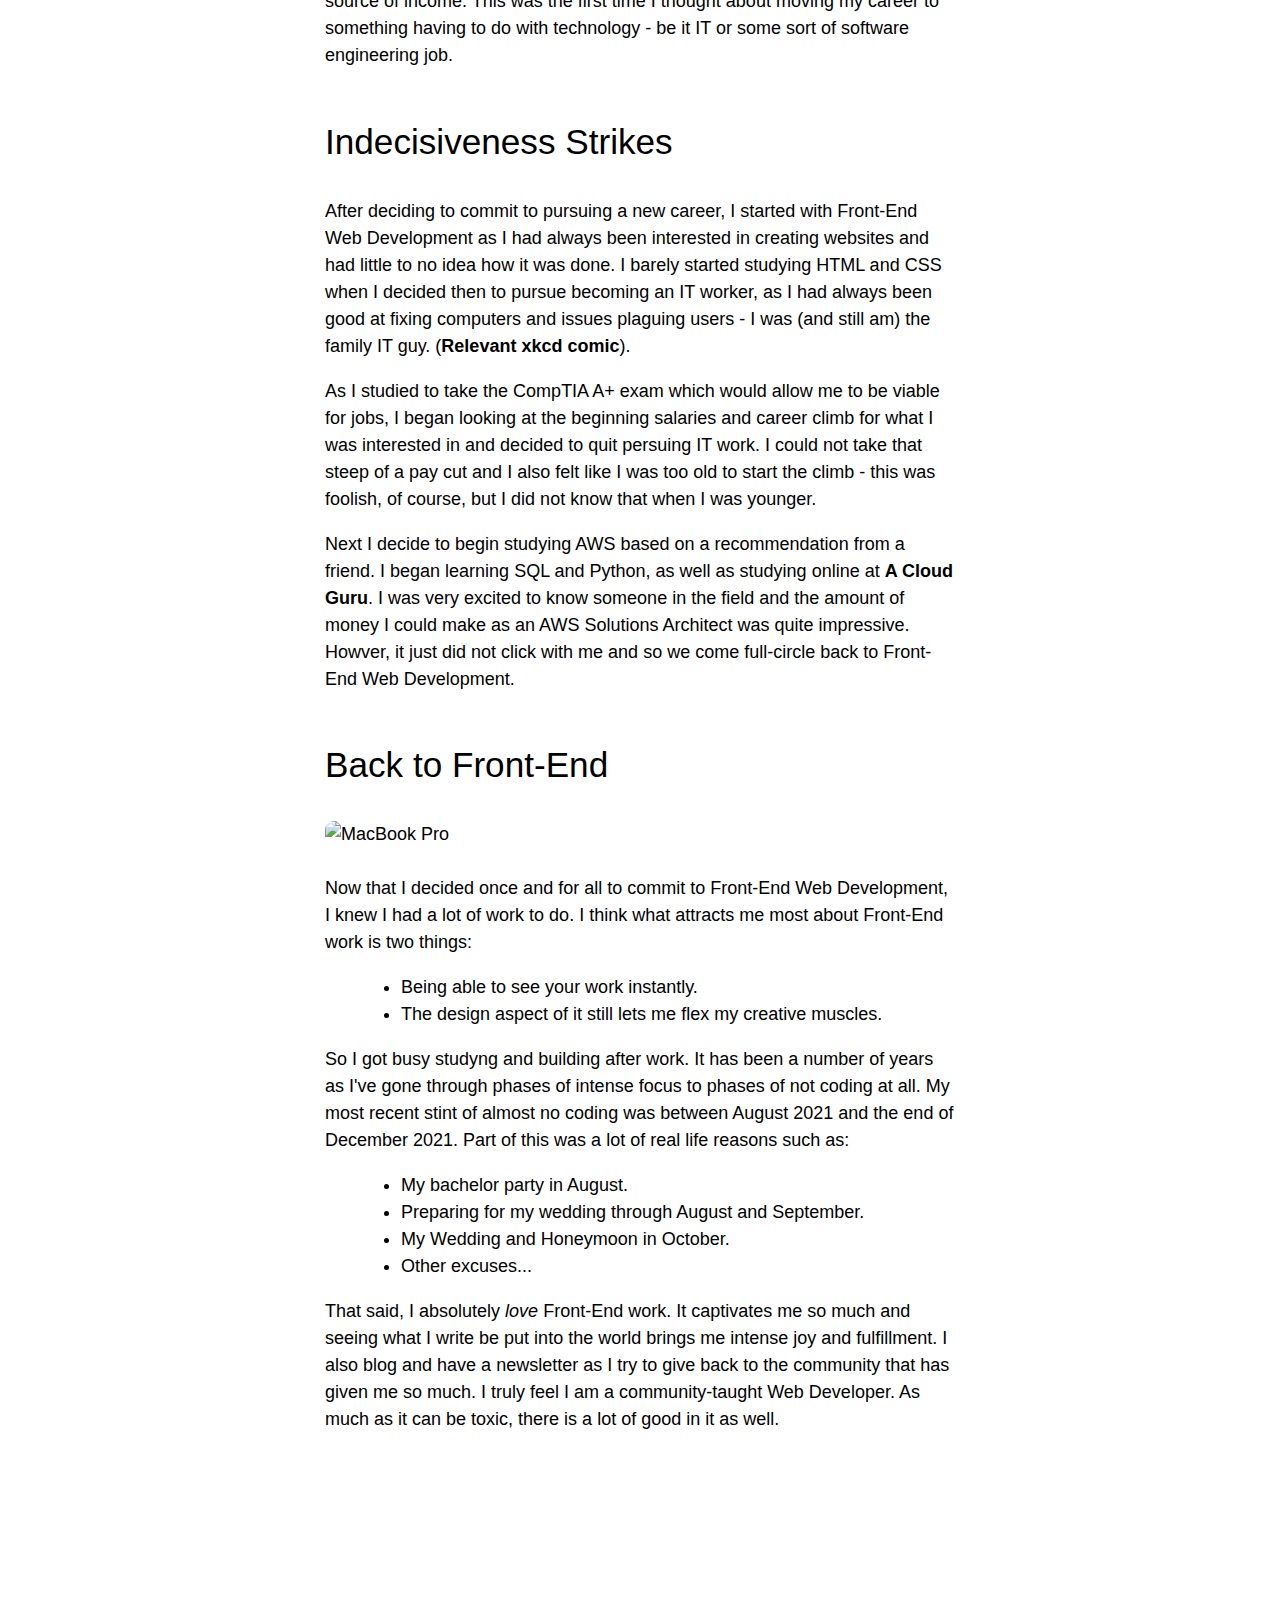
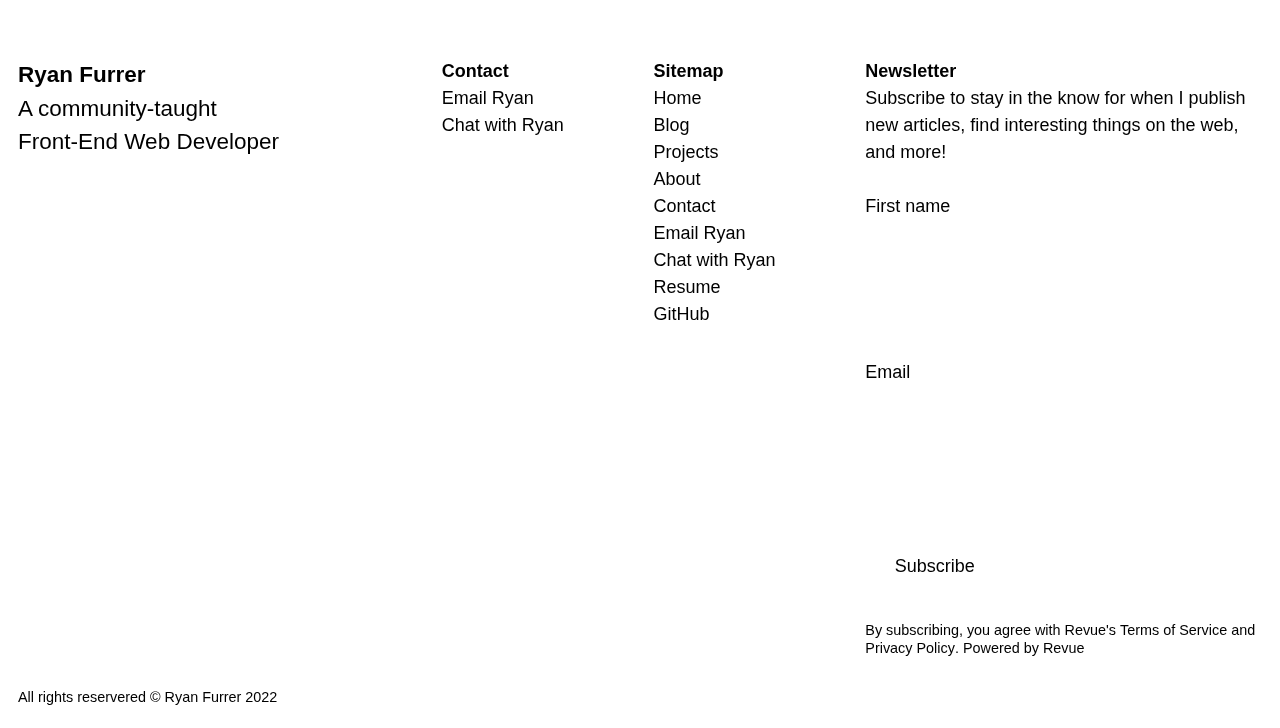
==== commit 8fc4be53: "Added new theme change to all pages" ====
--- a/about.html
+++ b/about.html
@@ -1,5 +1,5 @@
 <!DOCTYPE html>
-<html lang="en" class="light">
+<html lang="en" data-theme="light">
   <head>
     <meta charset="UTF-8" />
     <meta http-equiv="X-UA-Compatible" content="IE=edge" />
@@ -8,7 +8,7 @@
     <!--SEO-->
     <meta name="description" content="Learn HTML, Learn CSS, Learn JavaScript,
     Learn React, Dev Journal, Blog, Technical Blogs, Front End, Front-End, Web
-    Developer"" />
+    Developer" />
     <meta
       name="keywords"
       content="Learn HTML, Learn CSS, Learn JavaScript, Learn React, Dev Journal, Blog, Technical Blogs, Front End, Front-End, Web Developer"
@@ -52,8 +52,9 @@
     />
     <!--Linking Stylesheets, Fonts, etc.-->
     <link rel="canonical" href="https://theryanfurrer.dev" />
-    <script src="https://kit.fontawesome.com/dec2579292.js" crossorigin="anonymous"></script>
-    <link rel="stylesheet" href="/src/css/css-reset.css" />
+    <script src="https://kit.fontawesome.com/dec2579292.js" crossorigin="anonymous" async defer></script>
+    <script src="js/theme-toggle.js"></script>
+    <link rel="stylesheet" href="/src/css/css-reset.css">
     <link rel="stylesheet" href="/src/css/styles.css" />
     <link rel="stylesheet" href="/src/css/media-queries.css" />
   </head>
@@ -62,7 +63,7 @@
     <div class="nav-container">
       <nav class="nav">
         <div>
-          <h1><a href="/" rel="noopener noreferrer">Ryan Furrer</a></h1>
+          <h1><a id="title" href="/" rel="noopener noreferrer">Ryan Furrer</a></h1>
         </div>
         <div class="navlist-container">
           <ul role="list" id="mobile-navlist" class="nav-list">
@@ -78,26 +79,45 @@
               <a href="/about.html" rel="noopener noreferrer" class="nav-link">About</a>
             </li>
             <li class="nav-item">
+              <a href="/contact.html" rel="noopener noreferrer" class="nav-link"
+                >Contact</a>
+            </li>
+            <li class="nav-item">
+              <a download href="/files/Ryan_Furrer_Resume.pdf" rel="noopener noreferrer" class="nav-link"
+                >Resume</a>
+            </li>
+            <li class="nav-item">
               <a href="https://github.com/TheRyanFurrer" target="_blank" rel="noopener noreferrer" class="nav-link"
                 >GitHub</a>
             </li>
-            <li class="nav-item">
-              <a download href="/files/Ryan_Furrer_Resume.pdf" rel="noopener noreferrer" class="nav-link"
-                >Resume</a>
-            </li>
-            <li class="nav-item">
-              <a href="/contact.html" rel="noopener noreferrer" class="nav-link"
-                >Contact</a>
-            </li>
           </ul>
         </div>
         <div id="nav-btn-container">
           <button
-            id="theme-change"
-            class="padding-x-1 padding-y-1 far fa-sun"
-            role="switch"
-            title="Switch Theme"
-          ></button>
+            class="theme-toggle"
+            id="theme-toggle"
+            title="Toggles light & dark"
+            aria-label="auto"
+            aria-live="polite"
+          >
+          <svg class="sun-and-moon" aria-hidden="true" width="48" height="48" viewBox="0 0 24 24">
+            <circle class="sun" cx="12" cy="12" r="6" mask="url(#moon-mask)" fill="currentColor" />
+            <g class="sun-beams" stroke="currentColor">
+              <line x1="12" y1="1" x2="12" y2="3" />
+              <line x1="12" y1="21" x2="12" y2="23" />
+              <line x1="4.22" y1="4.22" x2="5.64" y2="5.64" />
+              <line x1="18.36" y1="18.36" x2="19.78" y2="19.78" />
+              <line x1="1" y1="12" x2="3" y2="12" />
+              <line x1="21" y1="12" x2="23" y2="12" />
+              <line x1="4.22" y1="19.78" x2="5.64" y2="18.36" />
+              <line x1="18.36" y1="5.64" x2="19.78" y2="4.22" />
+            </g>
+            <mask class="moon" id="moon-mask">
+              <rect x="0" y="0" width="100%" height="100%" fill="white" />
+              <circle cx="24" cy="10" r="6" fill="black" />
+            </mask>
+          </svg>
+          </button>
           <button id="hamburger" name="Mobile Menu" aria-label="Mobile Menu">
             <span class="bar"></span>
             <span class="bar"></span>
@@ -304,10 +324,10 @@
         <div class="two-col-grid">
           <div id="contact">
             <p><strong>Contact</strong></p>
-            <a href="/contact/email.html" rel="noopener noreferrer"
+            <a href="/email.html" rel="noopener noreferrer"
               >Email Ryan</a
             >
-            <a href="/contact/chat-with-ryan.html" rel="noopener noreferrer"
+            <a href="/chat-with-ryan.html" rel="noopener noreferrer"
               >Chat with Ryan</a
             >
           </div>
@@ -319,11 +339,11 @@
               <li><a href="/blog.html" rel="noopener noreferrer" >Blog</a></li>
               <li><a href="/#projects" rel="noopener noreferrer" >Projects</a></li>
               <li><a href="/about.html" rel="noopener noreferrer" >About</a></li>
+              <li><a href="/contact.html"  rel="noopener noreferrer">Contact</a></li>
+              <li><a href="/email.html" rel="noopener noreferrer">Email Ryan</a></li>
+              <li><a href="/chat-with-ryan.html" rel="noopener noreferrer">Chat with Ryan</a></li>
+              <li><a download href="/files/Ryan_Furrer_Resume.pdf" rel="noopener noreferrer">Resume</a></li>
               <li><a href="https://github.com/TheRyanFurrer" target="_blank" rel="noopener noreferrer">GitHub</a></li>
-              <li><a download href="/files/Ryan_Furrer_Resume.pdf" rel="noopener noreferrer">Resume</a></li>
-              <li><a href="/contact.html"  rel="noopener noreferrer">Contact</a></li>
-              <li><a href="/contact/email.html" rel="noopener noreferrer">Email Ryan</a></li>
-              <li><a href="/contact/chat-with-ryan.html" rel="noopener noreferrer">Chat with Ryan</a></li>
             </ul>
           </div>
         </div>
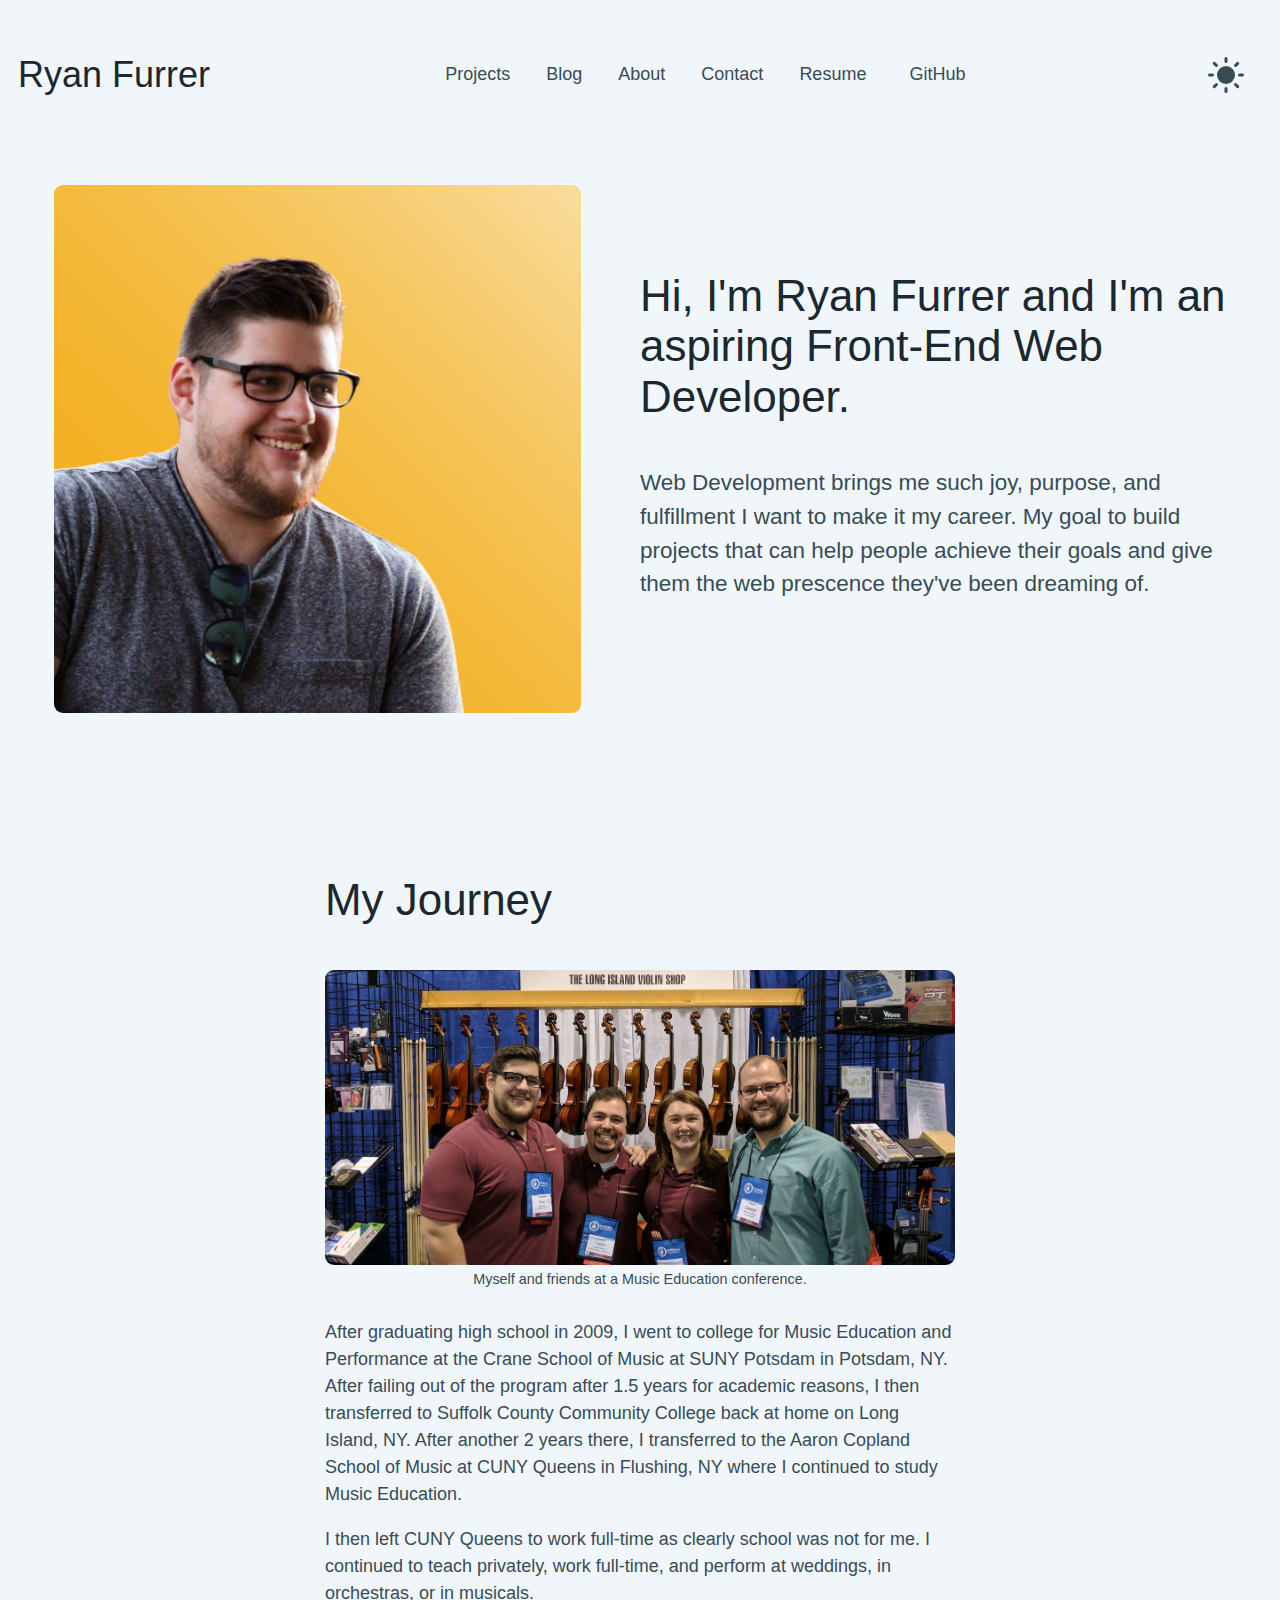
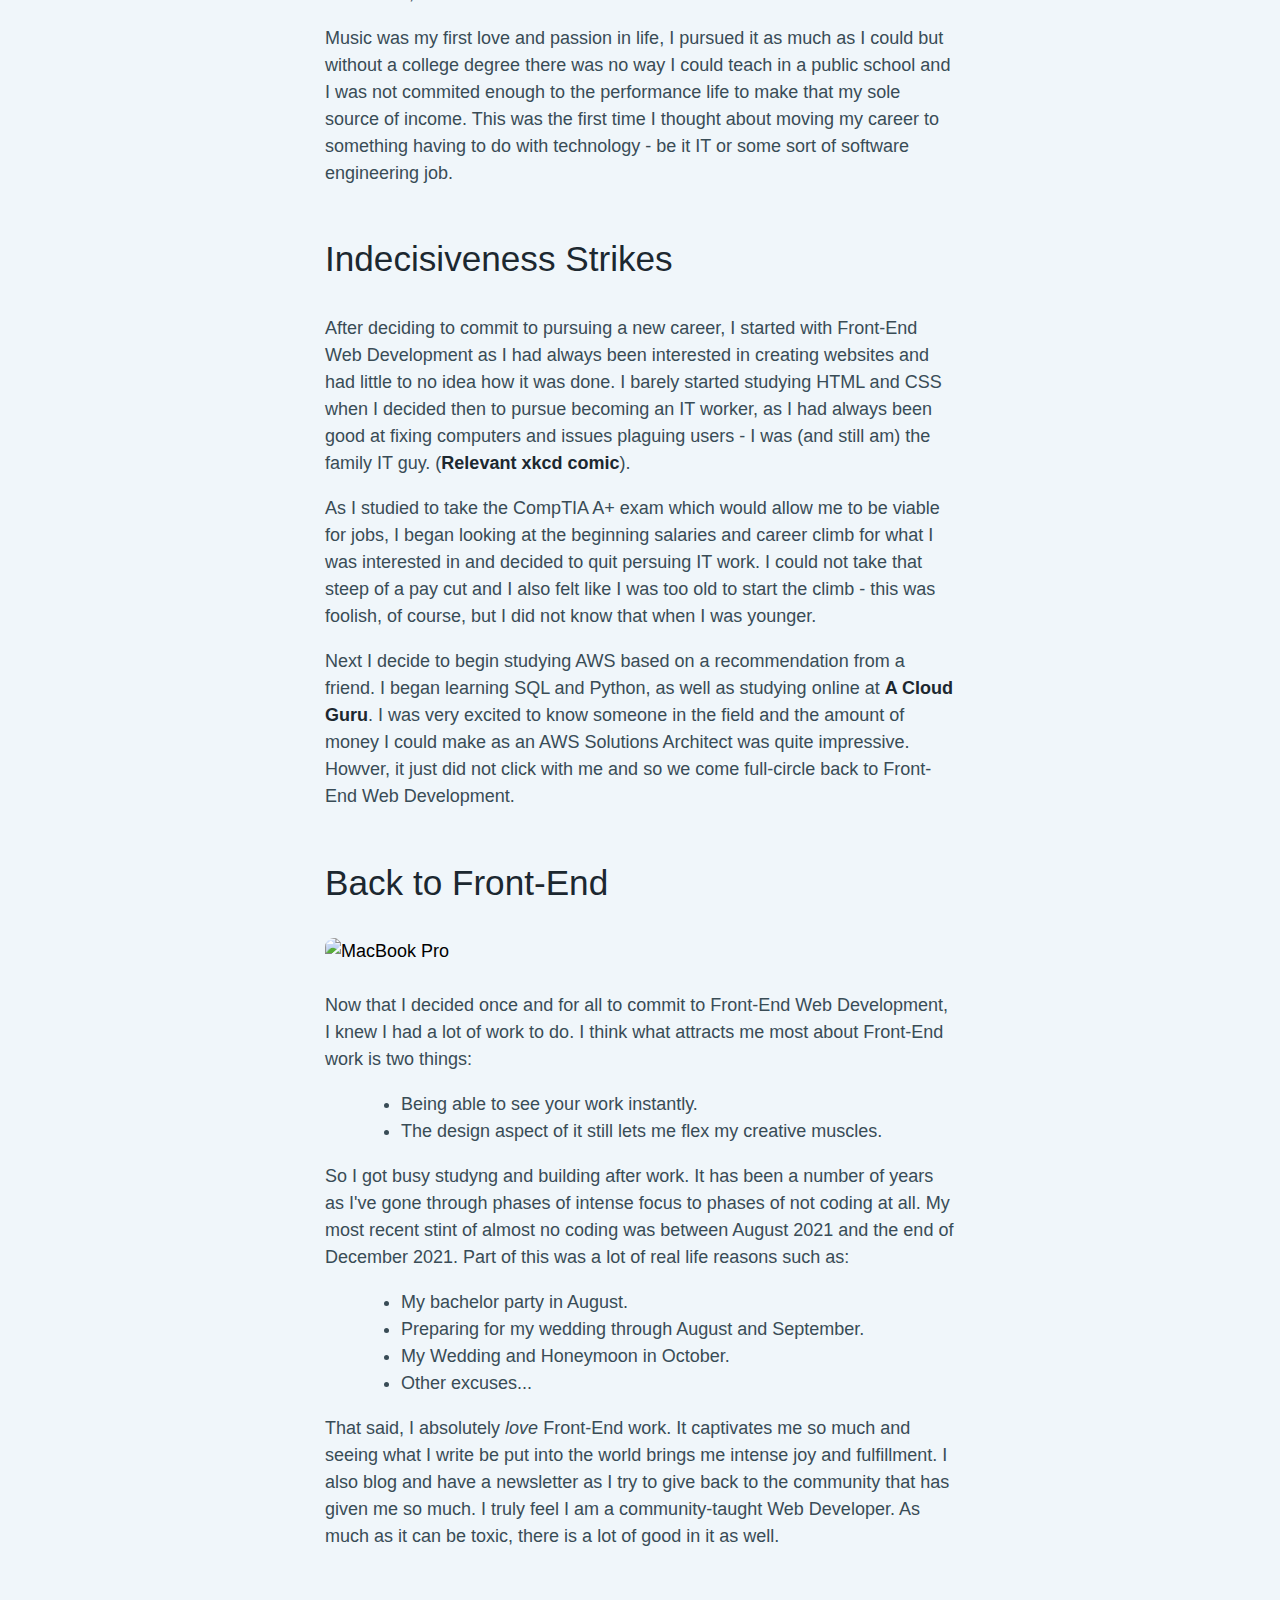
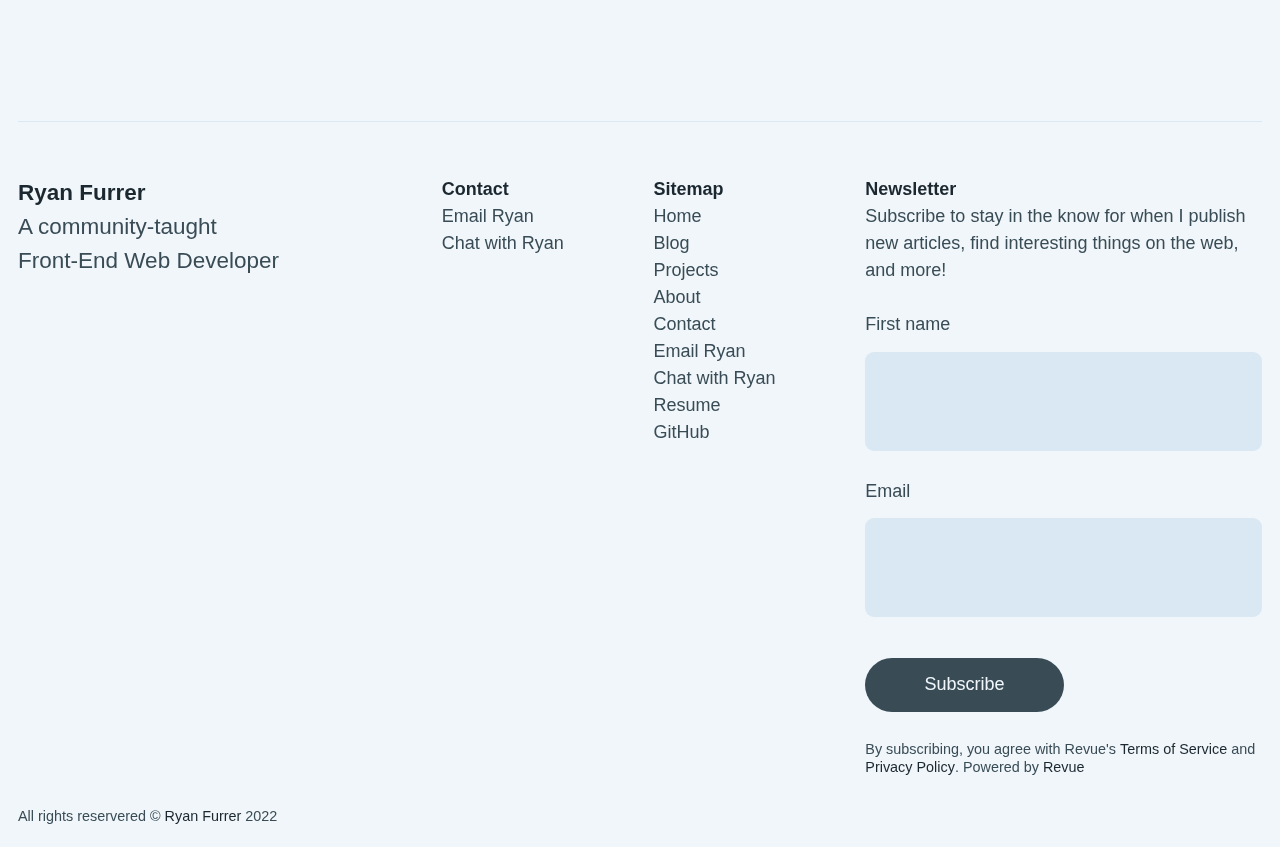
==== commit 66c9250c: "added favicon" ====
--- a/about.html
+++ b/about.html
@@ -50,7 +50,13 @@
       content="#f5f5f5"
       media="(prefers-color-scheme: light)"
     />
-    <!--Linking Stylesheets, Fonts, etc.-->
+    <!--Linking Favicon, Stylesheets, Fonts, etc.-->
+    <link rel="apple-touch-icon" sizes="180x180" href="/apple-touch-icon.png">
+    <link rel="icon" type="image/png" sizes="32x32" href="/favicon-32x32.png">
+    <link rel="icon" type="image/png" sizes="16x16" href="/favicon-16x16.png">
+    <link rel="manifest" href="/site.webmanifest">
+    <link rel="mask-icon" href="/safari-pinned-tab.svg" color="#f4bb44">
+    <meta name="msapplication-TileColor" content="#2b5797">
     <link rel="canonical" href="https://theryanfurrer.dev" />
     <script src="https://kit.fontawesome.com/dec2579292.js" crossorigin="anonymous" async defer></script>
     <script src="js/theme-toggle.js"></script>
@@ -73,7 +79,7 @@
               >
             </li>
             <li class="nav-item">
-              <a href="/blog.html" rel="noopener noreferrer" class="nav-link">Blog</a>
+              <a href="https://www.theryanfurrer.blog/" rel="noopener noreferrer" class="nav-link">Blog</a>
             </li>
             <li class="nav-item">
               <a href="/about.html" rel="noopener noreferrer" class="nav-link">About</a>
@@ -84,11 +90,11 @@
             </li>
             <li class="nav-item">
               <a download href="/files/Ryan_Furrer_Resume.pdf" rel="noopener noreferrer" class="nav-link"
-                >Resume</a>
+                >Resume <small><i class="fas fa-external-link-alt"></i></small></a>
             </li>
             <li class="nav-item">
               <a href="https://github.com/TheRyanFurrer" target="_blank" rel="noopener noreferrer" class="nav-link"
-                >GitHub</a>
+                >GitHub <small><i class="fas fa-external-link-alt"></i></small></a></a>
             </li>
           </ul>
         </div>
@@ -133,7 +139,7 @@
           <figure>
             <img
               class="header-image"
-              src="https://doodleipsum.com/700x700/avatar-2?i=03730f4cd3bb280fde679b017fd9fc50"
+              src="/images/profile-pic-orange.webp"
               alt="Picture of Ryan Furrer"
             />
           </figure>
@@ -292,14 +298,14 @@
           <div id="social-links">
             <a
               href="https://github.com/theryanfurrer"
-              class="fab fa-github-alt"
+              class="fab fa-github"
               target="_blank"
               rel="noopener noreferrer"
               title="GitHub"
             ></a>
             <a
               href="https://www.linkedin.com/in/theryanfurrer/"
-              class="fab fa-linkedin-in"
+              class="fab fa-linkedin"
               target="_blank"
               rel="noopener noreferrer"
               title="Linkedin"
@@ -336,14 +342,14 @@
             <p><strong>Sitemap</strong></p>
             <ul role="list">
               <li><a href="/" rel="noopener noreferrer" >Home</a></li>
-              <li><a href="/blog.html" rel="noopener noreferrer" >Blog</a></li>
+              <li><a href="https://www.theryanfurrer.blog/" rel="noopener noreferrer" >Blog</a></li>
               <li><a href="/#projects" rel="noopener noreferrer" >Projects</a></li>
               <li><a href="/about.html" rel="noopener noreferrer" >About</a></li>
               <li><a href="/contact.html"  rel="noopener noreferrer">Contact</a></li>
               <li><a href="/email.html" rel="noopener noreferrer">Email Ryan</a></li>
               <li><a href="/chat-with-ryan.html" rel="noopener noreferrer">Chat with Ryan</a></li>
-              <li><a download href="/files/Ryan_Furrer_Resume.pdf" rel="noopener noreferrer">Resume</a></li>
-              <li><a href="https://github.com/TheRyanFurrer" target="_blank" rel="noopener noreferrer">GitHub</a></li>
+              <li><a download href="/files/Ryan_Furrer_Resume.pdf" rel="noopener noreferrer">Resume<small><i class="fas fa-external-link-alt"></i></small></a></li>
+              <li><a href="https://github.com/TheRyanFurrer" target="_blank" rel="noopener noreferrer">GitHub<small><i class="fas fa-external-link-alt"></i></small></a></li>
             </ul>
           </div>
         </div>
--- a/src/css/styles.css
+++ b/src/css/styles.css
@@ -1,59 +1,39 @@
-:root {
-  --color-light-100: #f5f5f5;
-  --color-light-150: #DDE4E9;
-  --color-light-200: #a5bbca;
-  --color-dark-100: #394C56;
-  --color-dark-150: #263640;
-  --color-dark-200: #1c2830;
-  --color-accent-100: #f4bb44;
-  --color-accent-200: #f2ad18;
-  font-size: 18px;
-}
-
-.light {
-  --bg-primary: var(--color-light-100);
-  --bg-secondary: var(--color-light-150);
-  --bg-tertiary: var(--color-light-200);
-  --text-primary: var(--color-dark-200);
-  --text-secondary: var(--color-dark-100);
-  --text-accent: var(--color-accent-200);
-}
-
-.dark {
-  --bg-primary: var(--color-dark-200);
-  --bg-secondary: var(--color-dark-150);
-  --bg-tertiary: var(--color-dark-100);
-  --text-primary: var(--color-light-100);
-  --text-secondary: var(--color-light-200);
-  --text-accent: var(--color-accent-100);
-}
-
-.bg-primary {
-  background-color: var(--bg-primary);
-}
-
-.bg-secondary {
-  background-color: var(--bg-secondary);
-}
-
-.bg-tertiary {
-  background-color: var(--bg-tertiary);
-}
-
-.bg-accent {
-  background-color: var(--color-accent-100);
-}
-
-.text-primary {
-  color: var(--text-primary);
-}
-
-.text-secondary {
-  color: var(--text-secondary);
-}
-
-.text-accent {
-  color: var(--text-accent);
+:where(html) {
+  --ease-1:cubic-bezier(.25,0,.5,1);
+  --ease-2:cubic-bezier(.25,0,.4,1);
+  --ease-3:cubic-bezier(.25,0,.3,1);
+  --ease-4:cubic-bezier(.25,0,.2,1);
+  --ease-5:cubic-bezier(.25,0,.1,1);
+  --ease-in-1:cubic-bezier(.25,0,1,1);
+  --ease-in-2:cubic-bezier(.50,0,1,1);
+  --ease-in-3:cubic-bezier(.70,0,1,1);
+  --ease-in-4:cubic-bezier(.90,0,1,1);
+  --ease-in-5:cubic-bezier(1,0,1,1);
+  --ease-out-1:cubic-bezier(0,0,.75,1);
+  --ease-out-2:cubic-bezier(0,0,.50,1);
+  --ease-out-3:cubic-bezier(0,0,.3,1);
+  --ease-out-4:cubic-bezier(0,0,.1,1);
+  --ease-out-5:cubic-bezier(0,0,0,1);
+  --ease-in-out-1:cubic-bezier(.1,0,.9,1);
+  --ease-in-out-2:cubic-bezier(.3,0,.7,1);
+  --ease-in-out-3:cubic-bezier(.5,0,.5,1);
+  --ease-in-out-4:cubic-bezier(.7,0,.3,1);
+  --ease-in-out-5:cubic-bezier(.9,0,.1,1);
+  --ease-elastic-1:cubic-bezier(.5,.75,.75,1.25);
+  --ease-elastic-2:cubic-bezier(.5,1,.75,1.25);
+  --ease-elastic-3:cubic-bezier(.5,1.25,.75,1.25);
+  --ease-elastic-4:cubic-bezier(.5,1.5,.75,1.25);
+  --ease-elastic-5:cubic-bezier(.5,1.75,.75,1.25);
+  --ease-squish-1:cubic-bezier(.5,-.1,.1,1.5);
+  --ease-squish-2:cubic-bezier(.5,-.3,.1,1.5);
+  --ease-squish-3:cubic-bezier(.5,-.5,.1,1.5);
+  --ease-squish-4:cubic-bezier(.5,-.7,.1,1.5);
+  --ease-squish-5:cubic-bezier(.5,-.9,.1,1.5);
+  --ease-step-1:steps(2);
+  --ease-step-2:steps(3);
+  --ease-step-3:steps(4);
+  --ease-step-4:steps(7);
+  --ease-step-5:steps(10);
 }
 
 .light-font {
@@ -129,7 +109,7 @@
 }
 
 section {
-  scroll-margin-top: 3rem;
+  scroll-margin-top: 3ex;
 }
 
 img {
@@ -238,9 +218,9 @@
 }
 
 .nav-container .nav {
-  -webkit-box-align: baseline;
-      -ms-flex-align: baseline;
-          align-items: baseline;
+  -webkit-box-align: center;
+      -ms-flex-align: center;
+          align-items: center;
   display: -webkit-box;
   display: -ms-flexbox;
   display: flex;
@@ -249,6 +229,10 @@
           justify-content: space-between;
 }
 
+.nav-container .nav h1 {
+  margin-bottom: 0;
+}
+
 .nav-container .nav h1 > a {
   color: var(--text-primary);
 }
@@ -262,6 +246,10 @@
 .nav-container .nav .navlist-container ul li {
   margin-left: 0;
   margin-bottom: 0;
+}
+
+.nav-container .nav .navlist-container ul li:hover * {
+  color: var(--text-primary);
 }
 
 .nav-container .nav .navlist-container ul li a {
@@ -272,8 +260,8 @@
   width: 100%;
 }
 
-.nav-container .nav .navlist-container ul li a:hover {
-  color: var(--text-primary);
+.nav-container .nav .navlist-container ul li a i {
+  margin-left: .5em;
 }
 
 .nav-container .nav #nav-btn-container {
@@ -286,19 +274,65 @@
   gap: 1rem;
 }
 
-.nav-container .nav #nav-btn-container #theme-change {
-  border: 2px solid var(--text-secondary);
-  border-radius: 100%;
-  color: var(--text-primary);
-  font-size: 1.5rem;
-  padding: 0.5rem;
-  text-align: center;
-  -webkit-transition: border-color 0.3s ease;
-  transition: border-color 0.3s ease;
-}
-
-.nav-container .nav #nav-btn-container #theme-change:hover {
-  border-color: var(--text-primary);
+.nav-container .nav #nav-btn-container .theme-toggle {
+  --size: 2rem;
+  background: none;
+  border: none;
+  padding: 0;
+  inline-size: var(--size);
+  block-size: var(--size);
+  aspect-ratio: 1;
+  border-radius: 50%;
+  cursor: pointer;
+  -ms-touch-action: manipulation;
+      touch-action: manipulation;
+  -webkit-tap-highlight-color: transparent;
+  outline-offset: 5px;
+}
+
+.nav-container .nav #nav-btn-container .theme-toggle > svg {
+  inline-size: 100%;
+  block-size: 100%;
+  stroke-linecap: round;
+}
+
+@media (hover: none) {
+  .nav-container .nav #nav-btn-container .theme-toggle {
+    --size: 48px;
+  }
+}
+
+.nav-container .nav #nav-btn-container .theme-toggle .sun-and-moon > .sun {
+  -webkit-transition: -webkit-transform 0.5s var(--ease-elastic-3);
+  transition: -webkit-transform 0.5s var(--ease-elastic-3);
+  transition: transform 0.5s var(--ease-elastic-3);
+  transition: transform 0.5s var(--ease-elastic-3), -webkit-transform 0.5s var(--ease-elastic-3);
+}
+
+.nav-container .nav #nav-btn-container .theme-toggle .sun-and-moon > :is(.moon, .sun, .sun-beams) {
+  -webkit-transform-origin: center center;
+          transform-origin: center center;
+}
+
+.nav-container .nav #nav-btn-container .theme-toggle .sun-and-moon > :is(.moon, .sun) {
+  fill: var(--text-secondary);
+}
+
+.nav-container .nav #nav-btn-container .theme-toggle .sun-and-moon > :is(.moon, .sun):hover, .nav-container .nav #nav-btn-container .theme-toggle .sun-and-moon > :is(.moon, .sun) :focus-visible {
+  fill: var(--text-primary);
+}
+
+.nav-container .nav #nav-btn-container .theme-toggle .sun-and-moon > .sun-beams {
+  stroke: var(--text-secondary);
+  stroke-width: 2px;
+  -webkit-transition: opacity 0.5s var(--ease-3), -webkit-transform 0.5s var(--ease-elastic-4);
+  transition: opacity 0.5s var(--ease-3), -webkit-transform 0.5s var(--ease-elastic-4);
+  transition: transform 0.5s var(--ease-elastic-4), opacity 0.5s var(--ease-3);
+  transition: transform 0.5s var(--ease-elastic-4), opacity 0.5s var(--ease-3), -webkit-transform 0.5s var(--ease-elastic-4);
+}
+
+.nav-container .nav #nav-btn-container .theme-toggle .sun-and-moon > .sun-beams:is(:hover, :focus-visible) .nav-container .nav #nav-btn-container .theme-toggle .sun-and-moon > .sun-beams {
+  stroke: var(--text-primary);
 }
 
 .nav-container .nav #nav-btn-container #hamburger {
@@ -308,6 +342,36 @@
 
 .nav-container .nav #nav-btn-container #hamburger .bar {
   display: hidden;
+}
+
+html[data-theme='dark'] .sun-and-moon > .sun {
+  -webkit-transform: scale(1.75);
+          transform: scale(1.75);
+  -webkit-transition-timing-function: var(--ease-3);
+          transition-timing-function: var(--ease-3);
+  -webkit-transition-duration: .25s;
+          transition-duration: .25s;
+}
+
+html[data-theme='dark'] .sun-and-moon > .sun-beams {
+  opacity: 0;
+  -webkit-transform: rotateZ(-25deg);
+          transform: rotateZ(-25deg);
+  -webkit-transition-duration: .15s;
+          transition-duration: .15s;
+}
+
+html[data-theme='dark'] .sun-and-moon > .moon > circle {
+  -webkit-transform: translateX(-7px);
+          transform: translateX(-7px);
+}
+
+@supports (cx: 1) {
+  html[data-theme='dark'] .sun-and-moon > .moon > circle {
+    -webkit-transform: translateX(0);
+            transform: translateX(0);
+    cx: 17;
+  }
 }
 
 .header-container {
@@ -600,6 +664,7 @@
 }
 
 #cta strong {
+  background-color: var(--text-accent);
   color: var(--color-dark-200);
   padding: 0.25em 0.5em;
 }
@@ -688,8 +753,16 @@
   margin-left: 0;
 }
 
+#footer .footer-container .two-col-grid #sitemap ul li:hover * {
+  color: var(--text-primary);
+}
+
 #footer .footer-container .two-col-grid #sitemap ul li a {
   display: block;
+}
+
+#footer .footer-container .two-col-grid #sitemap ul li a i {
+  margin-left: .5em;
 }
 
 #footer .footer-container #newsletter #revue-embed form div input {
--- a/src/css/media-queries.css
+++ b/src/css/media-queries.css
@@ -1,5 +1,57 @@
+/* Establish base colors using CSS Variables */
+:root {
+  --color-light-100: #f0f6fa;
+  --color-light-150: #D9E8F2;
+  --color-light-200: #a5bbca;
+
+  --color-dark-100: #394C56;
+  --color-dark-150: #263640;
+  --color-dark-200: #1c2830;
+
+  --color-accent-100: #f4bb44;
+  --color-accent-200: #f2ad18;
+  font-size: 18px;
+}
+
+/* Assigns Light Theme colors to appropriate colors */
+/* .light class is on HTML element by default */
+html[data-theme='light']{
+  --bg-primary: var(--color-light-100);
+  --bg-secondary: var(--color-light-150);
+  --bg-tertiary: var(--color-light-200);
+  --text-primary: var(--color-dark-200);
+  --text-secondary: var(--color-dark-100);
+  --text-accent: var(--color-accent-200);
+}
+
+/* html[data-theme='light'] #home-header-image {
+  background-image: url(/images/portfolio-image-light-theme.webp);
+  background-size: contain;
+} */
+
+/* Assigns Dark Theme colors to appropriate colors */
+/* .dark class is added onto the HTML element via theme-change.js in the js folder */
+html[data-theme='dark'] {
+  --bg-primary: var(--color-dark-200);
+  --bg-secondary: var(--color-dark-150);
+  --bg-tertiary: var(--color-dark-100);
+  --text-primary: var(--color-light-100);
+  --text-secondary: var(--color-light-200);
+  --text-accent: var(--color-accent-100);
+}
+
+html[data-theme='dark'] img {
+  filter: brightness(.8) saturate(1.25);
+}
+
+/* html[data-theme='dark'] #home-header-image {
+  background-image: url(/images/portfolio-image-dark-theme.webp);
+  background-size: contain;
+} */
+
 /* Remove all animations, transitions and smooth scroll for people that prefer not to see them */
 @media (prefers-reduced-motion: reduce) {
+
   html:focus-within {
     scroll-behavior: auto;
   }
@@ -29,6 +81,7 @@
     text-align: center;
     transition: left 0.3s ease, opacity 0.3s ease;
     width: 100%;
+    z-index: 9999;
   }
 
   .nav-list.active {
@@ -314,7 +367,7 @@
   }
 
   #member_submit {
-    max-width: 35%;
+    max-width: 50%;
   }
 
   #calendly-link {
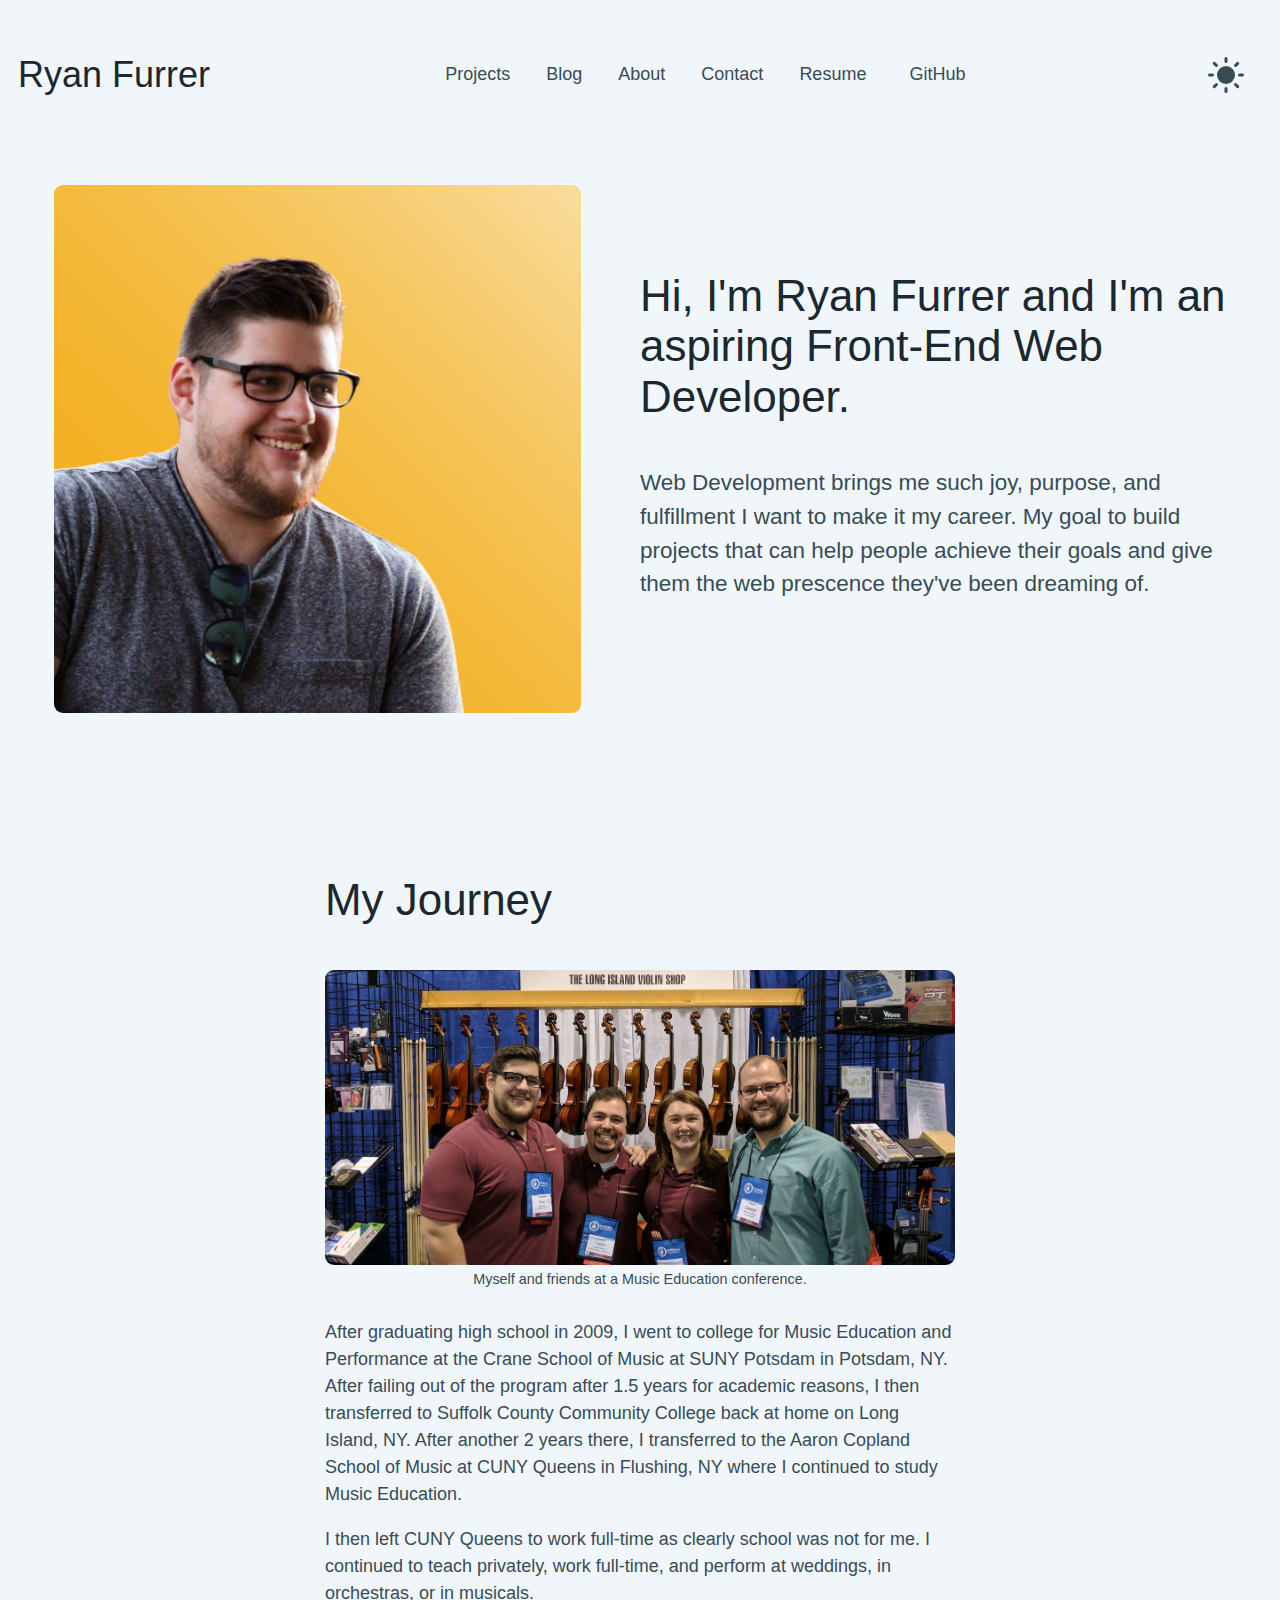
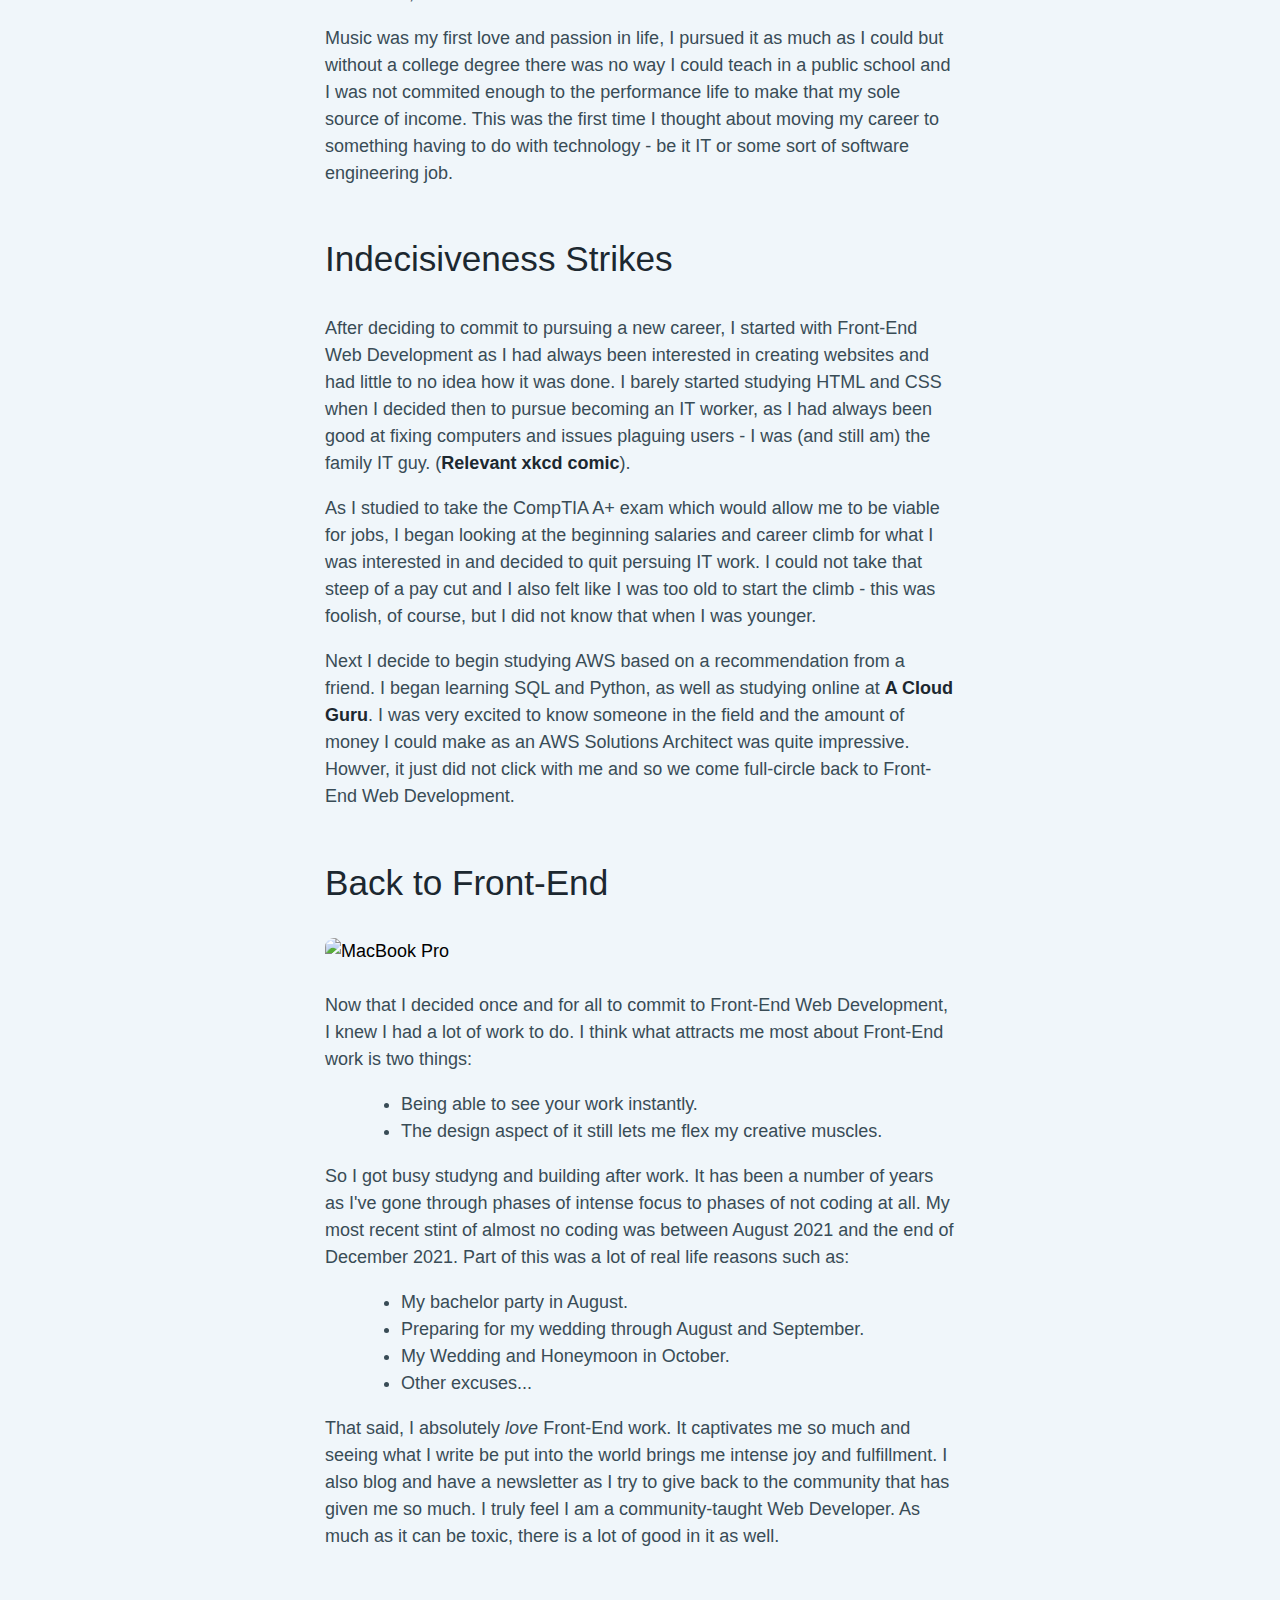
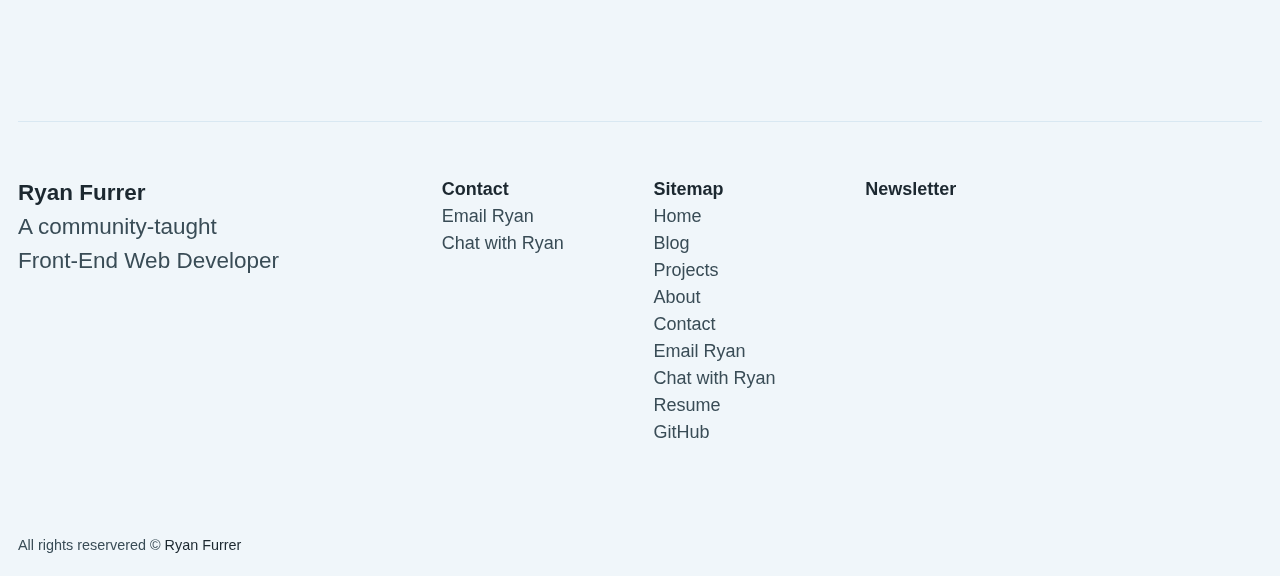
==== commit c3eb0ea8: "Updated Head and Footer across all HTML pages." ====
--- a/about.html
+++ b/about.html
@@ -1,44 +1,29 @@
 <!DOCTYPE html>
 <html lang="en" data-theme="light">
   <head>
-    <meta charset="UTF-8" />
-    <meta http-equiv="X-UA-Compatible" content="IE=edge" />
-    <meta name="viewport" content="width=device-width, initial-scale=1.0" />
-    <title>Learn more about Ryan Furrer</title>
+    <title>Ryan Furrer | About</title>
+
+    <meta charset="utf-8">
+    <meta name="viewport" content="width=device-width, initial-scale=1">
+
     <!--SEO-->
-    <meta name="description" content="Learn HTML, Learn CSS, Learn JavaScript,
-    Learn React, Dev Journal, Blog, Technical Blogs, Front End, Front-End, Web
-    Developer" />
-    <meta
-      name="keywords"
-      content="Learn HTML, Learn CSS, Learn JavaScript, Learn React, Dev Journal, Blog, Technical Blogs, Front End, Front-End, Web Developer"
-    />
-    <meta property="og:url" content="https://theryanfurrer.dev" />
-    <meta property="og:title" content="Ryan Furrer" />
-    <meta
-      property="description"
-      content="Learn how Ryan Furrer can help bring your projects to life or help you become a Web Developer."
-    />
-    <!--SOCIAL SHARING CARD-->
-    <meta
-      property="og:image"
-      content="https://res.cloudinary.com/ryan-furrer/image/upload/v1641317729/Portfolio%20Site/theryanfurrer-share-card_mluakx.png"
-    />
-    <!--TWITTER SEO-->
-    <!--SOCIAL SHARING CARD-->
-    <meta name="twitter:card" content="summary_large_image" />
-    <meta
-      name="twitter:image"
-      content="https://res.cloudinary.com/ryan-furrer/image/upload/v1641317729/Portfolio%20Site/theryanfurrer-share-card_mluakx.png"
-    />
-    <meta name="twitter:creator" content="@TheRyanFurrer" />
-    <meta name="twitter:site" content="@TheRyanFurrer" />
-    <meta name="twitter:title" content="Ryan Furrer" />
-    <meta
-      name="twitter:description"
-      content="Learn how Ryan Furrer can help bring your projects to life or help you learn how to become a Web Developer."
-    />
-    <meta name="twitter:alt" content="Ryan Furrer" />
+    <meta name="author" content="Ryan Furrer">
+    <meta name="description" content="A community-taught Front-End Web Developer. Learn HTML, CSS, JavaScript, and more!">
+
+    <meta property="og:title" content="Ryan Furrer | Front-End Web Developer" />
+    <meta property="og:description" content="A community-taught Front-End Web Developer. Learn HTML, CSS, JavaScript, and more!">
+    <meta property="og:image" content="https://res.cloudinary.com/ryan-furrer/image/upload/v1641317729/Portfolio%20Site/theryanfurrer-share-card_mluakx.png">
+    <meta property="og:url" content="https://ryanfurrer.com/">
+    <meta property="og:site_name" content="Ryan Furrer | Front-End Web Developer">
+    <meta property="og:locale" content="en_US" />
+
+    <meta name="twitter:card" content="https://res.cloudinary.com/ryan-furrer/image/upload/v1641317729/Portfolio%20Site/theryanfurrer-share-card_mluakx.png">
+    <meta name="twitter:image:alt" content="Ryan Furrer | Front-End Web Developer">
+    <meta name="twitter:title" content="Ryan Furrer | Front-End Web Developer" />
+    <meta name="twitter:description" content="A community-taught Front-End Web Developer. Learn HTML, CSS, JavaScript, and more!" />
+    <meta name="twitter:site" content="@ryan_furrer" />
+    <meta name="twitter:creator" content="@ryan_furrer" />  
+
     <!--Meta Theme Colors-->
     <meta
       name="theme-color"
@@ -50,16 +35,22 @@
       content="#f5f5f5"
       media="(prefers-color-scheme: light)"
     />
-    <!--Linking Favicon, Stylesheets, Fonts, etc.-->
+    <!-- Favicons -->
     <link rel="apple-touch-icon" sizes="180x180" href="/apple-touch-icon.png">
     <link rel="icon" type="image/png" sizes="32x32" href="/favicon-32x32.png">
     <link rel="icon" type="image/png" sizes="16x16" href="/favicon-16x16.png">
     <link rel="manifest" href="/site.webmanifest">
     <link rel="mask-icon" href="/safari-pinned-tab.svg" color="#f4bb44">
     <meta name="msapplication-TileColor" content="#2b5797">
-    <link rel="canonical" href="https://theryanfurrer.dev" />
+
+    <!-- Cannonical Tag -->
+    <link rel="canonical" href="https://ryanfurrer.com/" />
+
+    <!-- JS Scripts needed before page load: Icons from fontawesome and theme changer. -->
     <script src="https://kit.fontawesome.com/dec2579292.js" crossorigin="anonymous" async defer></script>
     <script src="js/theme-toggle.js"></script>
+
+    <!-- Stylesheets -->
     <link rel="stylesheet" href="/src/css/css-reset.css">
     <link rel="stylesheet" href="/src/css/styles.css" />
     <link rel="stylesheet" href="/src/css/media-queries.css" />
@@ -297,28 +288,28 @@
           </p>
           <div id="social-links">
             <a
-              href="https://github.com/theryanfurrer"
+              href="https://github.com/ryanfurrer"
               class="fab fa-github"
               target="_blank"
               rel="noopener noreferrer"
               title="GitHub"
             ></a>
             <a
-              href="https://www.linkedin.com/in/theryanfurrer/"
+              href="https://www.linkedin.com/in/ryanfurrer/"
               class="fab fa-linkedin"
               target="_blank"
               rel="noopener noreferrer"
               title="Linkedin"
             ></a>
             <a
-              href="https://twitter.com/TheRyanFurrer"
+              href="https://twitter.com/ryan_furrer"
               class="fab fa-twitter"
               target="_blank"
               rel="noopener noreferrer"
               title="Twitter"
             ></a>
             <a
-              href="https://www.instagram.com/theryanfurrer/"
+              href="https://www.instagram.com/ryan.m.furrer/"
               class="fab fa-instagram"
               target="_blank"
               rel="noopener noreferrer"
@@ -341,85 +332,22 @@
           <div id="sitemap">
             <p><strong>Sitemap</strong></p>
             <ul role="list">
-              <li><a href="/" rel="noopener noreferrer" >Home</a></li>
-              <li><a href="https://www.theryanfurrer.blog/" rel="noopener noreferrer" >Blog</a></li>
-              <li><a href="/#projects" rel="noopener noreferrer" >Projects</a></li>
-              <li><a href="/about.html" rel="noopener noreferrer" >About</a></li>
-              <li><a href="/contact.html"  rel="noopener noreferrer">Contact</a></li>
-              <li><a href="/email.html" rel="noopener noreferrer">Email Ryan</a></li>
-              <li><a href="/chat-with-ryan.html" rel="noopener noreferrer">Chat with Ryan</a></li>
+              <li><a href="https://ryanfurrer.com/" rel="noopener noreferrer" >Home</a></li>
+              <li><a href="https://blog.ryanfurrer.com/" rel="noopener noreferrer" >Blog</a></li>
+              <li><a href="https://ryanfurrer.com/#projects" rel="noopener noreferrer" >Projects</a></li>
+              <li><a href="https://ryanfurrer.com/about.html" rel="noopener noreferrer" >About</a></li>
+              <li><a href="https://ryanfurrer.com/contact.html"  rel="noopener noreferrer">Contact</a></li>
+              <li><a href="https://ryanfurrer.com/email.html" rel="noopener noreferrer">Email Ryan</a></li>
+              <li><a href="https://ryanfurrer.com/chat-with-ryan.html" rel="noopener noreferrer">Chat with Ryan</a></li>
               <li><a download href="/files/Ryan_Furrer_Resume.pdf" rel="noopener noreferrer">Resume<small><i class="fas fa-external-link-alt"></i></small></a></li>
-              <li><a href="https://github.com/TheRyanFurrer" target="_blank" rel="noopener noreferrer">GitHub<small><i class="fas fa-external-link-alt"></i></small></a></li>
+              <li><a href="https://github.com/ryanfurrer" target="_blank" rel="noopener noreferrer">GitHub<small><i class="fas fa-external-link-alt"></i></small></a></li>
             </ul>
           </div>
         </div>
 
         <div id="newsletter">
           <p><strong>Newsletter</strong></p>
-          <p >
-            Subscribe to stay in the know for when I publish new articles, find
-            interesting things on the web, and more!
-          </p>
-          <div id="revue-embed">
-            <form
-              action="https://www.getrevue.co/profile/theryanfurrer/add_subscriber"
-              method="post"
-              id="revue-form"
-              name="revue-form"
-              target="_blank"
-            >
-              <div class="revue-form-group">
-                <label for="member_first_name"
-                  >First name</label
-                >
-                <input
-                  class="revue-form-field block"
-                  type="text"
-                  name="member[first_name]"
-                  id="member_first_name"
-                  autocapitalize="on"
-                />
-              </div>
-              <div class="revue-form-group">
-                <label for="member_email" >Email</label>
-                <input
-                  class="revue-form-field block"
-                  type="email"
-                  name="member[email]"
-                  id="member_email"
-                />
-              </div>
-              <div class="revue-form-actions">
-                <input
-                  type="submit"
-                  value="Subscribe"
-                  name="member[subscribe]"
-                  id="member_submit"
-                />
-              </div>
-              <div class="revue-form-footer">
-                <p class=" light-font">
-                  <small
-                    >By subscribing, you agree with Revue's
-                    <a target="_blank" href="https://www.getrevue.co/terms"
-                    rel="noopener noreferrer"
-                      >Terms of Service </a
-                    >and
-                    <a target="_blank" href="https://www.getrevue.co/privacy"
-                    rel="noopener noreferrer"
-                      >Privacy Policy</a
-                    >. Powered by
-                    <a
-                      href="https://www.getrevue.co/"
-                      target="_blank"
-                      rel="noopener noreferrer"
-                      >Revue</a
-                    ></small
-                  >
-                </p>
-              </div>
-            </form>
-          </div>
+          <iframe src="https://ryanfurrer.substack.com/embed" width="100%" height="320" style="border-radius:.5rem;" frameborder="0" scrolling="no"></iframe>
         </div>
       </div>
       <div id="legal">
@@ -431,7 +359,9 @@
               rel="noopener noreferrer"
               >Ryan Furrer</a
             >
-            <span id="footer-year">2022</span></small
+            <span id="footer-year">
+              <!-- Filled in with JavaScript -->
+            </span></small
           >
         </p>
       </div>
